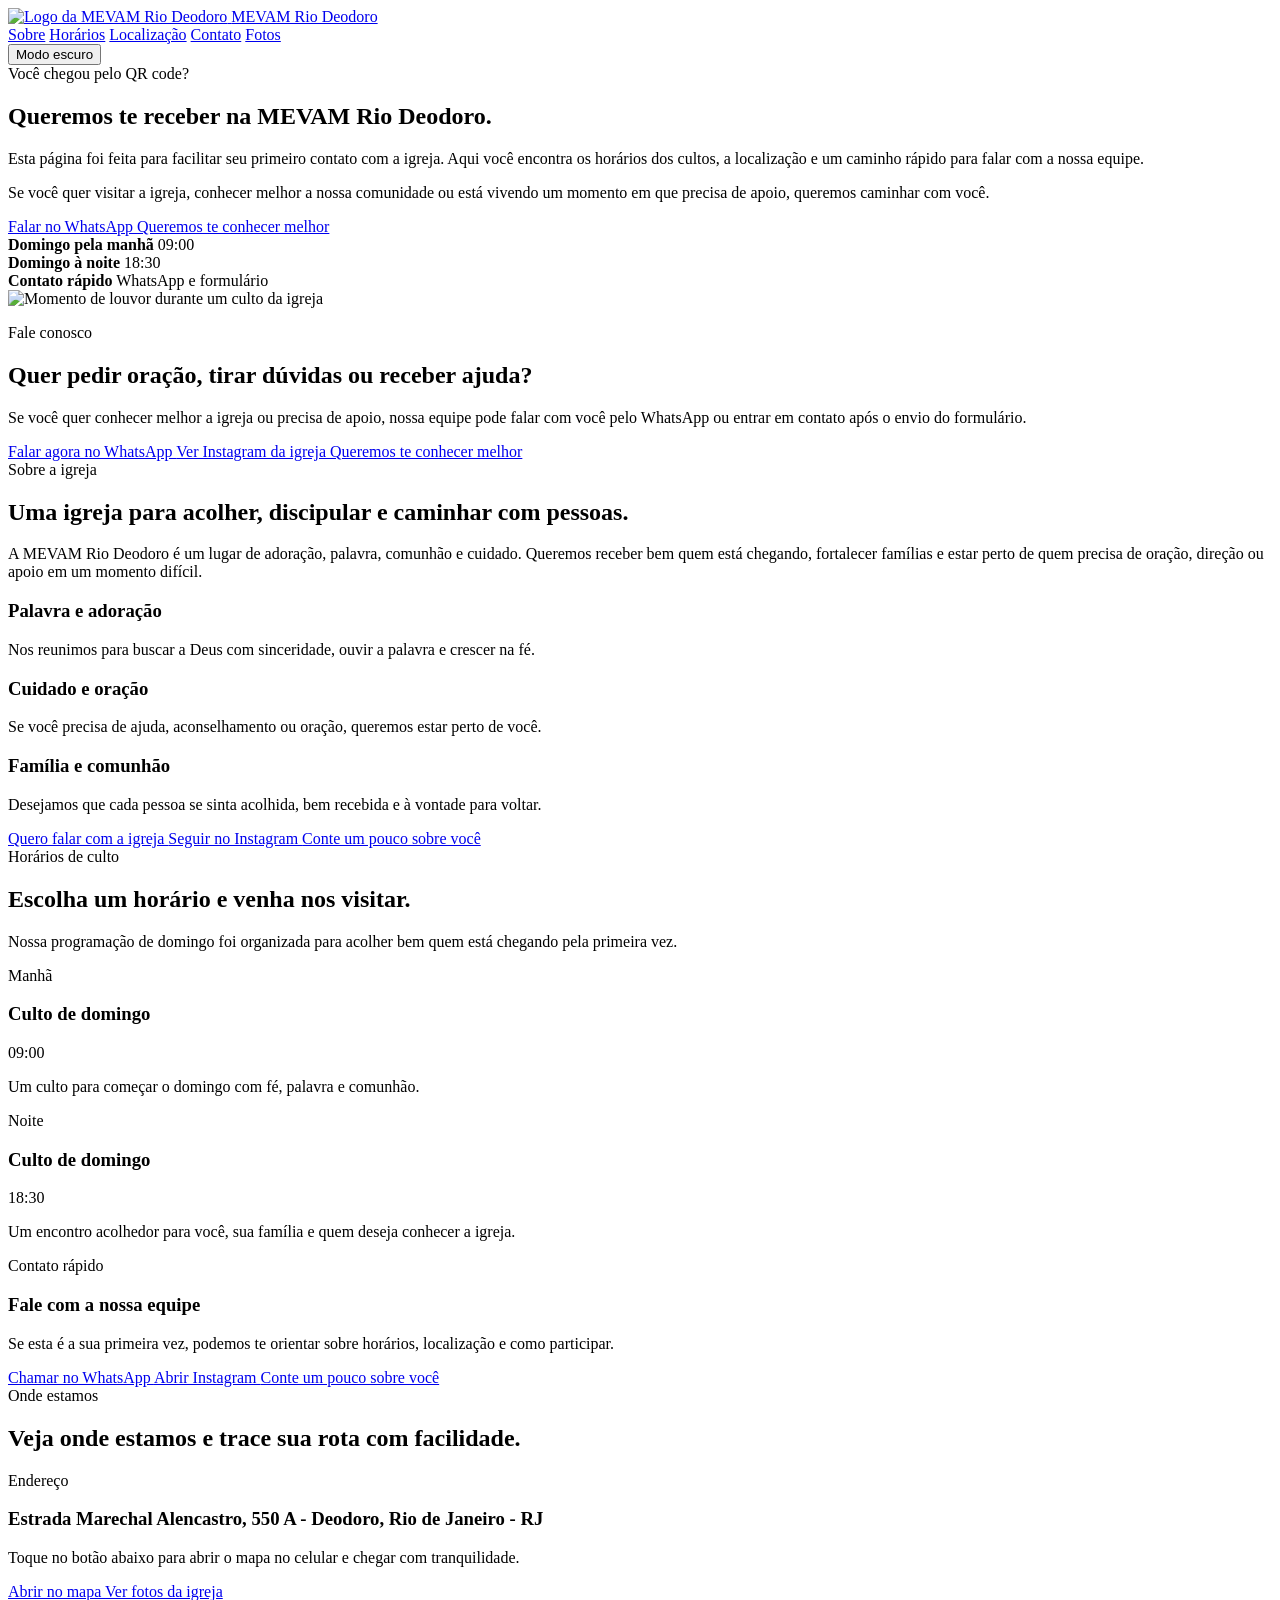
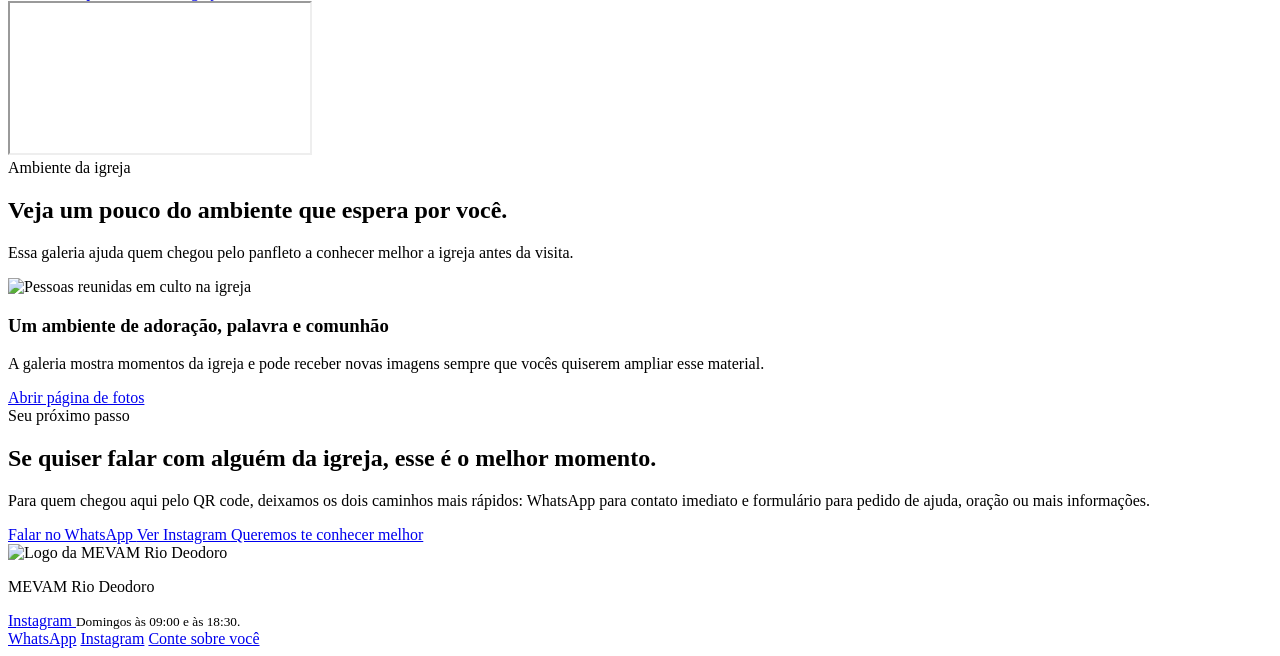
==== Frontend/index.html @ 10221ca8 "Add Instagram buttons to various sections" ====
<!DOCTYPE html>
<html lang="pt-BR">
<head>
  <meta charset="UTF-8">
  <meta name="viewport" content="width=device-width, initial-scale=1.0">
  <meta
    name="description"
    content="Escaneou o QR code? Conheça a MEVAM Rio Deodoro, veja os horários de culto, localização e fale conosco agora."
  >
  <title>MEVAM Rio Deodoro</title>
  <script>
    (() => {
      try {
        const savedTheme = localStorage.getItem("mevam-theme");
        const prefersDark = window.matchMedia("(prefers-color-scheme: dark)").matches;
        const theme = savedTheme || (prefersDark ? "dark" : "light");
        document.documentElement.setAttribute("data-theme", theme);
      } catch (error) {
        document.documentElement.setAttribute("data-theme", "light");
      }
    })();
  </script>
  <link rel="preconnect" href="https://fonts.googleapis.com">
  <link rel="preconnect" href="https://fonts.gstatic.com" crossorigin>
  <link href="https://fonts.googleapis.com/css2?family=Plus+Jakarta+Sans:wght@400;500;600;700;800&display=swap" rel="stylesheet">
  <link rel="stylesheet" href="styles.css">
</head>
<body>
  <header class="hero-shell" id="inicio">
    <nav class="topbar" aria-label="Navegação principal">
      <a class="brand" href="#inicio" aria-label="Voltar ao início">
        <img src="assets/mevam-logo.png" alt="Logo da MEVAM Rio Deodoro">
        <span>MEVAM Rio Deodoro</span>
      </a>

      <div class="topbar-actions">
        <div class="nav-links">
          <a href="#sobre">Sobre</a>
          <a href="#cultos">Horários</a>
          <a href="#localizacao">Localização</a>
          <a href="#contato">Contato</a>
          <a href="fotos.html">Fotos</a>
        </div>

        <button class="theme-toggle" type="button" data-theme-toggle aria-pressed="false">
          <span data-theme-toggle-label>Modo escuro</span>
        </button>
      </div>
    </nav>

    <section class="hero">
      <div class="hero-copy">
        <span class="eyebrow">Você chegou pelo QR code?</span>
        <h1>Queremos te receber na MEVAM Rio Deodoro.</h1>
        <p>
          Esta página foi feita para facilitar seu primeiro contato com a igreja. Aqui você encontra
          os horários dos cultos, a localização e um caminho rápido para falar com a nossa equipe.
        </p>

        <p class="hero-support-copy">
          Se você quer visitar a igreja, conhecer melhor a nossa comunidade ou está vivendo um momento
          em que precisa de apoio, queremos caminhar com você.
        </p>

        <div class="hero-actions">
          <a class="button primary" data-whatsapp-link href="#" target="_blank" rel="noreferrer">
            Falar no WhatsApp
          </a>
          <a class="button secondary" data-forms-link href="#" target="_blank" rel="noreferrer">
            Queremos te conhecer melhor
          </a>
        </div>

        <div class="quick-highlights" aria-label="Informações rápidas">
          <article>
            <strong>Domingo pela manhã</strong>
            <span>09:00</span>
          </article>
          <article>
            <strong>Domingo à noite</strong>
            <span>18:30</span>
          </article>
          <article>
            <strong>Contato rápido</strong>
            <span>WhatsApp e formulário</span>
          </article>
        </div>
      </div>

      <div class="hero-media">
        <div class="hero-photo-card">
          <img src="assets/mevam-culto.jpg" alt="Momento de louvor durante um culto da igreja">
        </div>

        <aside class="hero-panel">
          <p class="panel-kicker">Fale conosco</p>
          <h2>Quer pedir oração, tirar dúvidas ou receber ajuda?</h2>
          <p>
            Se você quer conhecer melhor a igreja ou precisa de apoio, nossa equipe pode falar com
            você pelo WhatsApp ou entrar em contato após o envio do formulário.
          </p>

          <div class="stacked-actions">
            <a class="button primary wide" data-whatsapp-link href="#" target="_blank" rel="noreferrer">
              Falar agora no WhatsApp
            </a>
            <a class="button instagram wide" data-instagram-link href="#" target="_blank" rel="noreferrer">
              Ver Instagram da igreja
            </a>
            <a class="button ghost wide" data-forms-link href="#" target="_blank" rel="noreferrer">
              Queremos te conhecer melhor
            </a>
          </div>
        </aside>
      </div>
    </section>
  </header>

  <main>
    <section class="section about-section" id="sobre">
      <div class="about-shell">
        <div class="section-heading align-left">
          <span class="section-kicker">Sobre a igreja</span>
          <h2>Uma igreja para acolher, discipular e caminhar com pessoas.</h2>
          <p>
            A MEVAM Rio Deodoro é um lugar de adoração, palavra, comunhão e cuidado. Queremos receber
            bem quem está chegando, fortalecer famílias e estar perto de quem precisa de oração, direção
            ou apoio em um momento difícil.
          </p>
        </div>

        <div class="about-grid">
          <article class="about-card">
            <h3>Palavra e adoração</h3>
            <p>Nos reunimos para buscar a Deus com sinceridade, ouvir a palavra e crescer na fé.</p>
          </article>

          <article class="about-card">
            <h3>Cuidado e oração</h3>
            <p>Se você precisa de ajuda, aconselhamento ou oração, queremos estar perto de você.</p>
          </article>

          <article class="about-card">
            <h3>Família e comunhão</h3>
            <p>Desejamos que cada pessoa se sinta acolhida, bem recebida e à vontade para voltar.</p>
          </article>
        </div>

        <div class="about-actions">
          <a class="button primary" data-whatsapp-link href="#" target="_blank" rel="noreferrer">
            Quero falar com a igreja
          </a>
          <a class="button instagram" data-instagram-link href="#" target="_blank" rel="noreferrer">
            Seguir no Instagram
          </a>
          <a class="button ghost" data-forms-link href="#" target="_blank" rel="noreferrer">
            Conte um pouco sobre você
          </a>
        </div>
      </div>
    </section>

    <section class="section info-section" id="cultos">
      <div class="section-heading">
        <span class="section-kicker">Horários de culto</span>
        <h2>Escolha um horário e venha nos visitar.</h2>
        <p>
          Nossa programação de domingo foi organizada para acolher bem quem está chegando pela primeira vez.
        </p>
      </div>

      <div class="service-grid">
        <article class="info-card service-card">
          <span class="service-badge">Manhã</span>
          <h3>Culto de domingo</h3>
          <p class="service-time">09:00</p>
          <p>Um culto para começar o domingo com fé, palavra e comunhão.</p>
        </article>

        <article class="info-card service-card">
          <span class="service-badge">Noite</span>
          <h3>Culto de domingo</h3>
          <p class="service-time">18:30</p>
          <p>Um encontro acolhedor para você, sua família e quem deseja conhecer a igreja.</p>
        </article>

        <article class="info-card support-card" id="contato">
          <span class="service-badge">Contato rápido</span>
          <h3>Fale com a nossa equipe</h3>
          <p>
            Se esta é a sua primeira vez, podemos te orientar sobre horários, localização e como participar.
          </p>
          <div class="stacked-actions">
            <a class="button primary wide" data-whatsapp-link href="#" target="_blank" rel="noreferrer">
              Chamar no WhatsApp
            </a>
            <a class="button instagram wide" data-instagram-link href="#" target="_blank" rel="noreferrer">
              Abrir Instagram
            </a>
            <a class="button ghost wide" data-forms-link href="#" target="_blank" rel="noreferrer">
              Conte um pouco sobre você
            </a>
          </div>
        </article>
      </div>
    </section>

    <section class="section location-section" id="localizacao">
      <div class="section-heading align-left">
        <span class="section-kicker">Onde estamos</span>
        <h2>Veja onde estamos e trace sua rota com facilidade.</h2>
      </div>

      <div class="location-layout">
        <article class="info-card address-card">
          <p class="panel-kicker">Endereço</p>
          <h3 data-address-label>Estrada Marechal Alencastro, 550 A - Deodoro, Rio de Janeiro - RJ</h3>
          <p>
            Toque no botão abaixo para abrir o mapa no celular e chegar com tranquilidade.
          </p>

          <div class="stacked-actions">
            <a class="button primary wide" data-map-link href="#" target="_blank" rel="noreferrer">
              Abrir no mapa
            </a>
            <a class="button secondary wide" href="fotos.html">
              Ver fotos da igreja
            </a>
          </div>
        </article>

        <div class="map-card" aria-label="Mapa com a localização da igreja">
          <iframe
            title="Mapa da igreja"
            data-map-embed
            src=""
            loading="lazy"
            referrerpolicy="no-referrer-when-downgrade"
          ></iframe>
        </div>
      </div>
    </section>

    <section class="section gallery-preview">
      <div class="section-heading">
        <span class="section-kicker">Ambiente da igreja</span>
        <h2>Veja um pouco do ambiente que espera por você.</h2>
        <p>
          Essa galeria ajuda quem chegou pelo panfleto a conhecer melhor a igreja antes da visita.
        </p>
      </div>

      <div class="preview-card">
        <img src="assets/mevam-culto.jpg" alt="Pessoas reunidas em culto na igreja">
        <div>
          <h3>Um ambiente de adoração, palavra e comunhão</h3>
          <p>
            A galeria mostra momentos da igreja e pode receber novas imagens sempre que vocês quiserem ampliar esse material.
          </p>
          <a class="button primary" href="fotos.html">Abrir página de fotos</a>
        </div>
      </div>
    </section>

    <section class="section final-cta">
      <div class="cta-band">
        <div>
          <span class="section-kicker">Seu próximo passo</span>
          <h2>Se quiser falar com alguém da igreja, esse é o melhor momento.</h2>
          <p>
            Para quem chegou aqui pelo QR code, deixamos os dois caminhos mais rápidos: WhatsApp para contato imediato
            e formulário para pedido de ajuda, oração ou mais informações.
          </p>
        </div>
        <div class="stacked-actions">
          <a class="button primary wide" data-whatsapp-link href="#" target="_blank" rel="noreferrer">
            Falar no WhatsApp
          </a>
          <a class="button instagram wide" data-instagram-link href="#" target="_blank" rel="noreferrer">
            Ver Instagram
          </a>
          <a class="button ghost wide" data-forms-link href="#" target="_blank" rel="noreferrer">
            Queremos te conhecer melhor
          </a>
        </div>
      </div>
    </section>
  </main>

  <footer class="footer">
    <div>
      <img class="footer-logo" src="assets/mevam-logo.png" alt="Logo da MEVAM Rio Deodoro">
      <p>MEVAM Rio Deodoro</p>
    </div>
    <div class="footer-actions">
      <a class="button instagram" data-instagram-link href="#" target="_blank" rel="noreferrer">
        Instagram
      </a>
      <small id="footer-note"></small>
    </div>
  </footer>

  <div class="mobile-cta" aria-label="Ações rápidas">
    <a class="button primary" data-whatsapp-link href="#" target="_blank" rel="noreferrer">WhatsApp</a>
    <a class="button instagram" data-instagram-link href="#" target="_blank" rel="noreferrer">Instagram</a>
    <a class="button ghost" data-forms-link href="#" target="_blank" rel="noreferrer">Conte sobre você</a>
  </div>

  <script src="script.js"></script>
</body>
</html>
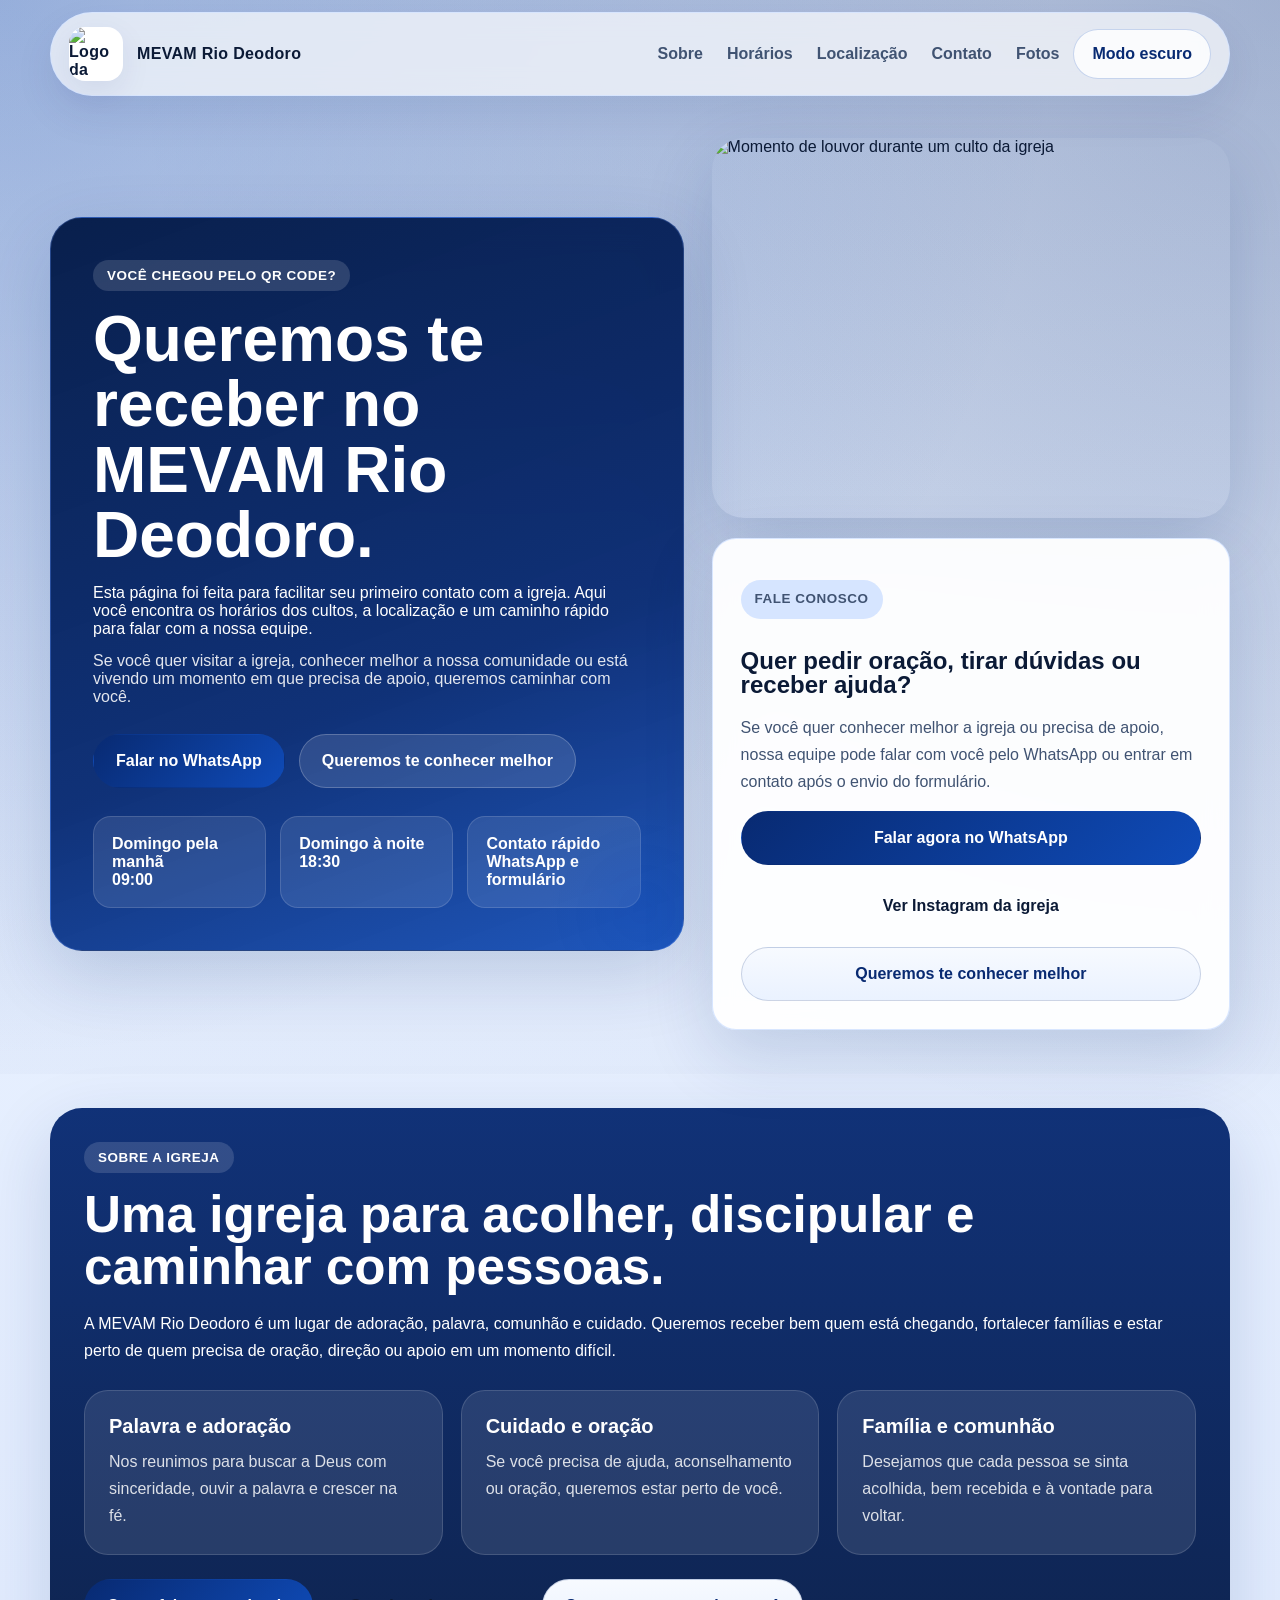
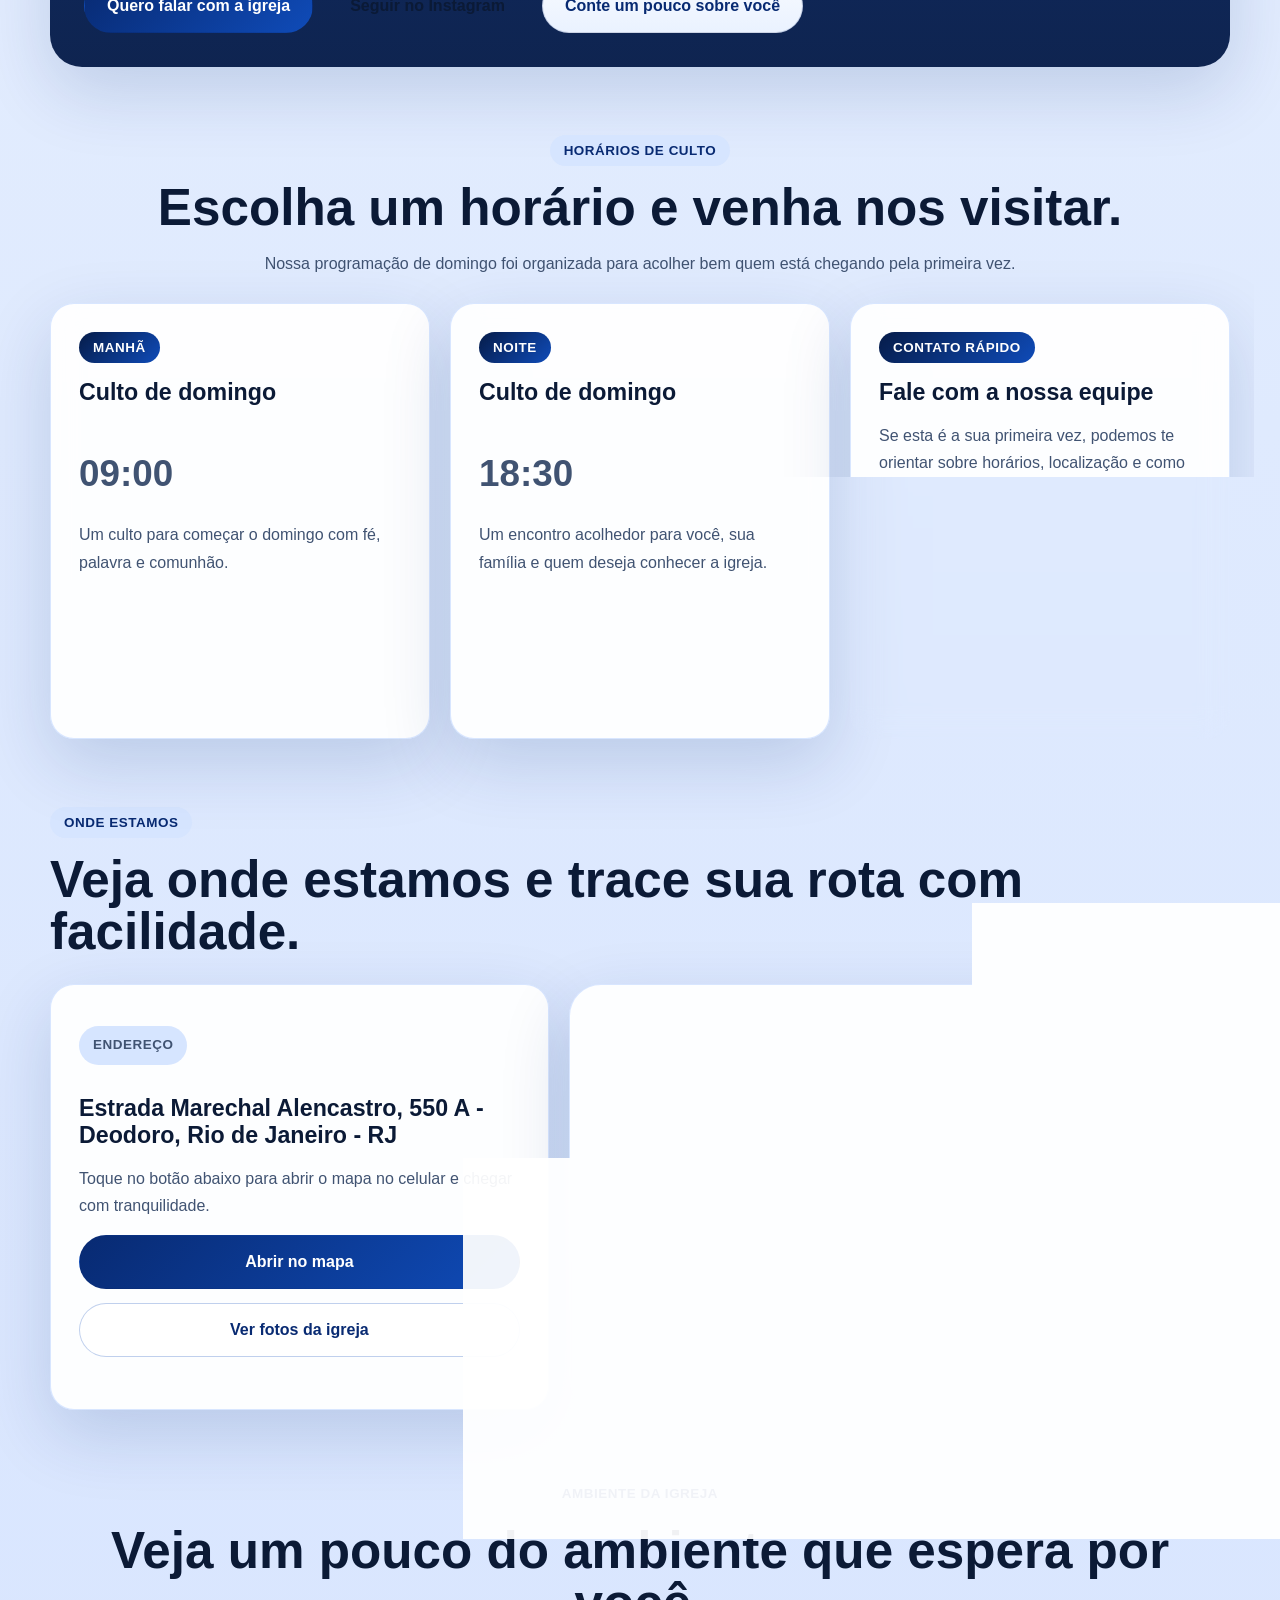
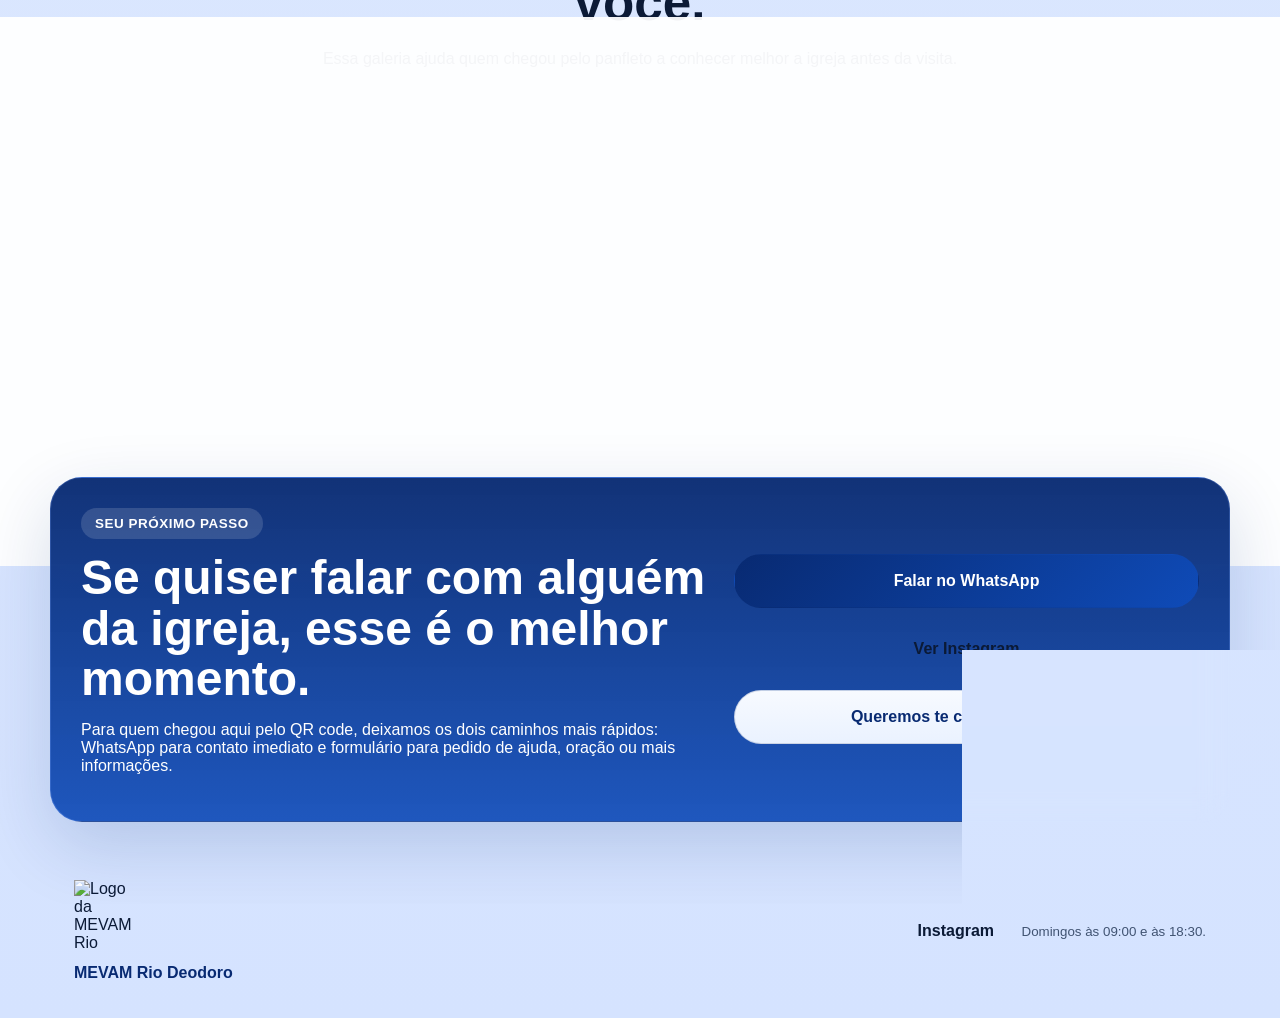
==== commit 3bea8bc3: "Update image paths and text in index.html" ====
--- a/Frontend/index.html
+++ b/Frontend/index.html
@@ -29,7 +29,7 @@
   <header class="hero-shell" id="inicio">
     <nav class="topbar" aria-label="Navegação principal">
       <a class="brand" href="#inicio" aria-label="Voltar ao início">
-        <img src="assets/mevam-logo.png" alt="Logo da MEVAM Rio Deodoro">
+        <img src="Frontend/mevam-logo.png" alt="Logo da MEVAM Rio Deodoro">
         <span>MEVAM Rio Deodoro</span>
       </a>
 
@@ -51,7 +51,7 @@
     <section class="hero">
       <div class="hero-copy">
         <span class="eyebrow">Você chegou pelo QR code?</span>
-        <h1>Queremos te receber na MEVAM Rio Deodoro.</h1>
+        <h1>Queremos te receber no MEVAM Rio Deodoro.</h1>
         <p>
           Esta página foi feita para facilitar seu primeiro contato com a igreja. Aqui você encontra
           os horários dos cultos, a localização e um caminho rápido para falar com a nossa equipe.
@@ -89,7 +89,7 @@
 
       <div class="hero-media">
         <div class="hero-photo-card">
-          <img src="assets/mevam-culto.jpg" alt="Momento de louvor durante um culto da igreja">
+          <img src="Frontend/mevam-culto.jpg" alt="Momento de louvor durante um culto da igreja">
         </div>
 
         <aside class="hero-panel">
--- a/Frontend/styles.css
+++ b/Frontend/styles.css
@@ -0,0 +1,870 @@
+:root {
+  color-scheme: light;
+  --bg: #e8f0ff;
+  --surface: #ffffff;
+  --surface-alt: #dce9ff;
+  --surface-strong: #08255b;
+  --text: #0b1a36;
+  --muted: #405372;
+  --line: rgba(8, 37, 91, 0.16);
+  --brand: #082a72;
+  --brand-soft: #0f4bb8;
+  --brand-deep: #061c49;
+  --brand-pale: #d6e5ff;
+  --white: #ffffff;
+  --shadow: 0 24px 70px rgba(8, 42, 114, 0.16);
+  --radius-xl: 32px;
+  --radius-lg: 24px;
+  --radius-md: 18px;
+  --content: 1180px;
+}
+
+:root[data-theme="dark"] {
+  color-scheme: dark;
+  --bg: #081225;
+  --surface: #0e1930;
+  --surface-alt: #122241;
+  --surface-strong: #071631;
+  --text: #eef4ff;
+  --muted: #b2c2e3;
+  --line: rgba(146, 179, 255, 0.22);
+  --brand: #8cb5ff;
+  --brand-soft: #5c91ff;
+  --brand-deep: #08152f;
+  --brand-pale: rgba(140, 181, 255, 0.16);
+  --white: #f5f8ff;
+  --shadow: 0 24px 70px rgba(0, 0, 0, 0.38);
+}
+
+* {
+  box-sizing: border-box;
+}
+
+html {
+  scroll-behavior: smooth;
+}
+
+body {
+  margin: 0;
+  font-family: "Plus Jakarta Sans", sans-serif;
+  color: var(--text);
+  background:
+    radial-gradient(circle at top left, rgba(15, 75, 184, 0.3), transparent 24%),
+    radial-gradient(circle at top right, rgba(8, 42, 114, 0.24), transparent 26%),
+    linear-gradient(180deg, #edf4ff 0%, #dfeafe 48%, #d5e3ff 100%);
+}
+
+:root[data-theme="dark"] body {
+  background:
+    radial-gradient(circle at top left, rgba(92, 145, 255, 0.22), transparent 26%),
+    radial-gradient(circle at top right, rgba(10, 28, 68, 0.82), transparent 30%),
+    linear-gradient(180deg, #071225 0%, #09162c 40%, #0b1730 100%);
+}
+
+img {
+  display: block;
+  max-width: 100%;
+}
+
+a {
+  color: inherit;
+  text-decoration: none;
+}
+
+button,
+a {
+  -webkit-tap-highlight-color: transparent;
+}
+
+.hero-shell,
+.section,
+.footer,
+.gallery-page {
+  padding-left: 24px;
+  padding-right: 24px;
+}
+
+.topbar,
+.hero,
+.section-heading,
+.service-grid,
+.location-layout,
+.preview-card,
+.footer,
+.gallery-header,
+.gallery-grid,
+.gallery-cta {
+  max-width: var(--content);
+  margin: 0 auto;
+}
+
+.hero-shell {
+  padding-top: 12px;
+  padding-bottom: 44px;
+  background:
+    linear-gradient(180deg, rgba(8, 42, 114, 0.12) 0%, rgba(8, 42, 114, 0.02) 100%);
+}
+
+.topbar {
+  display: flex;
+  align-items: center;
+  justify-content: space-between;
+  gap: 20px;
+  padding: 14px 18px;
+  border-radius: 999px;
+  background: rgba(255, 255, 255, 0.68);
+  border: 1px solid rgba(214, 229, 255, 0.9);
+  box-shadow: 0 18px 40px rgba(8, 42, 114, 0.08);
+  backdrop-filter: blur(12px);
+}
+
+:root[data-theme="dark"] .topbar {
+  background: rgba(8, 16, 33, 0.78);
+  border-color: rgba(140, 181, 255, 0.14);
+  box-shadow: 0 18px 40px rgba(0, 0, 0, 0.26);
+}
+
+.brand {
+  display: inline-flex;
+  align-items: center;
+  gap: 14px;
+  font-weight: 800;
+  letter-spacing: 0.02em;
+}
+
+.topbar-actions {
+  display: flex;
+  align-items: center;
+  gap: 14px;
+}
+
+.brand img {
+  width: 54px;
+  height: 54px;
+  object-fit: contain;
+  border-radius: 16px;
+  background: var(--white);
+  box-shadow: 0 10px 30px rgba(11, 42, 99, 0.08);
+}
+
+.nav-links {
+  display: flex;
+  gap: 24px;
+  color: var(--muted);
+  font-weight: 600;
+}
+
+.theme-toggle {
+  display: inline-flex;
+  align-items: center;
+  justify-content: center;
+  min-height: 50px;
+  padding: 0 18px;
+  border-radius: 999px;
+  border: 1px solid rgba(15, 75, 184, 0.22);
+  background: rgba(255, 255, 255, 0.8);
+  color: var(--brand);
+  font: inherit;
+  font-weight: 800;
+  cursor: pointer;
+  transition: transform 0.2s ease, box-shadow 0.2s ease, background-color 0.2s ease;
+}
+
+.theme-toggle:hover,
+.theme-toggle:focus-visible {
+  transform: translateY(-2px);
+  box-shadow: 0 14px 24px rgba(8, 42, 114, 0.12);
+}
+
+:root[data-theme="dark"] .theme-toggle {
+  background: rgba(17, 32, 62, 0.88);
+  border-color: rgba(140, 181, 255, 0.16);
+  color: var(--white);
+}
+
+.nav-links a:hover,
+.nav-links a:focus-visible {
+  color: var(--brand);
+}
+
+.hero {
+  display: grid;
+  grid-template-columns: 1.1fr 0.9fr;
+  gap: 28px;
+  align-items: center;
+  padding-top: 42px;
+}
+
+.hero-copy,
+.hero-panel,
+.info-card,
+.map-card,
+.preview-card,
+.photo-card,
+.gallery-cta,
+.cta-band {
+  background: rgba(255, 255, 255, 0.94);
+  border: 1px solid rgba(214, 229, 255, 0.95);
+  box-shadow: var(--shadow);
+  backdrop-filter: blur(14px);
+}
+
+:root[data-theme="dark"] .hero-panel,
+:root[data-theme="dark"] .info-card,
+:root[data-theme="dark"] .map-card,
+:root[data-theme="dark"] .preview-card,
+:root[data-theme="dark"] .photo-card,
+:root[data-theme="dark"] .gallery-cta {
+  background: rgba(10, 18, 36, 0.9);
+  border-color: rgba(140, 181, 255, 0.12);
+}
+
+.hero-copy {
+  padding: 42px;
+  border-radius: var(--radius-xl);
+  position: relative;
+  overflow: hidden;
+  background:
+    linear-gradient(160deg, rgba(6, 28, 73, 0.98) 0%, rgba(8, 42, 114, 0.96) 62%, rgba(15, 75, 184, 0.92) 100%);
+  border: 1px solid rgba(113, 158, 255, 0.28);
+}
+
+:root[data-theme="dark"] .hero-copy {
+  background:
+    linear-gradient(160deg, rgba(4, 12, 28, 0.98) 0%, rgba(7, 22, 49, 0.97) 62%, rgba(18, 47, 104, 0.94) 100%);
+  border-color: rgba(140, 181, 255, 0.18);
+}
+
+.hero-copy::after {
+  content: "";
+  position: absolute;
+  inset: auto -60px -60px auto;
+  width: 200px;
+  height: 200px;
+  border-radius: 50%;
+  background: radial-gradient(circle, rgba(15, 75, 184, 0.28), transparent 68%);
+}
+
+.hero-copy .eyebrow {
+  color: var(--white);
+  background: rgba(255, 255, 255, 0.14);
+}
+
+.eyebrow,
+.section-kicker,
+.panel-kicker,
+.service-badge {
+  display: inline-flex;
+  align-items: center;
+  justify-content: center;
+  width: fit-content;
+  padding: 8px 14px;
+  border-radius: 999px;
+  font-size: 0.84rem;
+  font-weight: 800;
+  text-transform: uppercase;
+  letter-spacing: 0.04em;
+}
+
+.eyebrow,
+.section-kicker,
+.panel-kicker {
+  color: var(--brand);
+  background: var(--brand-pale);
+}
+
+.hero-copy h1,
+.section-heading h2,
+.hero-panel h2,
+.gallery-copy h1 {
+  margin: 16px 0;
+  line-height: 1.02;
+}
+
+.hero-copy h1,
+.gallery-copy h1 {
+  font-size: clamp(2.7rem, 5vw, 5.1rem);
+  max-width: 11ch;
+}
+
+.hero-panel p,
+.section-heading p,
+.info-card p,
+.preview-card p,
+.gallery-copy p,
+.gallery-cta p,
+.footer small {
+  color: var(--muted);
+  line-height: 1.7;
+}
+
+.hero-actions,
+.stacked-actions {
+  display: flex;
+  flex-wrap: wrap;
+  gap: 14px;
+}
+
+.hero-actions {
+  margin-top: 28px;
+}
+
+.button {
+  display: inline-flex;
+  align-items: center;
+  justify-content: center;
+  min-height: 54px;
+  padding: 0 22px;
+  border: 1px solid transparent;
+  border-radius: 999px;
+  font-weight: 800;
+  transition: transform 0.2s ease, box-shadow 0.2s ease, background-color 0.2s ease;
+  text-align: center;
+}
+
+.button:hover,
+.button:focus-visible {
+  transform: translateY(-2px);
+  box-shadow: 0 16px 26px rgba(11, 42, 99, 0.12);
+}
+
+.button.primary {
+  background: linear-gradient(135deg, var(--brand) 0%, var(--brand-soft) 100%);
+  color: var(--white);
+}
+
+.button.secondary {
+  background: rgba(255, 255, 255, 0.72);
+  color: var(--brand);
+  border-color: rgba(15, 75, 184, 0.26);
+}
+
+.button.ghost {
+  background: linear-gradient(180deg, #f7faff 0%, #eaf2ff 100%);
+  color: var(--brand);
+  border-color: rgba(8, 42, 114, 0.18);
+}
+
+:root[data-theme="dark"] .button.secondary {
+  background: rgba(17, 32, 62, 0.92);
+  color: var(--white);
+  border-color: rgba(140, 181, 255, 0.14);
+}
+
+:root[data-theme="dark"] .button.ghost {
+  background: linear-gradient(180deg, #102041 0%, #14274f 100%);
+  color: var(--white);
+  border-color: rgba(140, 181, 255, 0.14);
+}
+
+.hero-copy h1,
+.hero-copy p,
+.hero-support-copy,
+.hero-copy .quick-highlights strong,
+.hero-copy .quick-highlights span {
+  color: var(--white);
+}
+
+.hero-support-copy {
+  opacity: 0.88;
+  margin-top: -2px;
+}
+
+.hero-copy .button.secondary {
+  background: rgba(255, 255, 255, 0.12);
+  color: var(--white);
+  border-color: rgba(255, 255, 255, 0.22);
+}
+
+.button.wide {
+  width: 100%;
+}
+
+.button.is-disabled {
+  opacity: 0.62;
+  pointer-events: none;
+}
+
+.quick-highlights {
+  display: grid;
+  grid-template-columns: repeat(3, minmax(0, 1fr));
+  gap: 14px;
+  margin-top: 28px;
+}
+
+.quick-highlights article,
+.photo-caption {
+  padding: 18px;
+  border-radius: var(--radius-md);
+  background: rgba(255, 255, 255, 0.1);
+  border: 1px solid rgba(255, 255, 255, 0.14);
+}
+
+:root[data-theme="dark"] .quick-highlights article {
+  background: rgba(140, 181, 255, 0.08);
+  border-color: rgba(140, 181, 255, 0.14);
+}
+
+:root[data-theme="dark"] .photo-caption {
+  background: rgba(17, 32, 62, 0.92);
+  border-color: rgba(140, 181, 255, 0.12);
+}
+
+.quick-highlights strong,
+.service-time,
+.photo-caption strong {
+  display: block;
+}
+
+.quick-highlights span {
+  color: var(--brand);
+  font-weight: 700;
+  margin-top: 6px;
+}
+
+.hero-media {
+  display: grid;
+  gap: 20px;
+}
+
+.hero-photo-card {
+  min-height: 380px;
+  border-radius: var(--radius-xl);
+  overflow: hidden;
+  box-shadow: var(--shadow);
+}
+
+.hero-photo-card img,
+.preview-card img,
+.photo-card img {
+  width: 100%;
+  height: 100%;
+  object-fit: cover;
+}
+
+.hero-panel,
+.info-card,
+.gallery-cta {
+  padding: 28px;
+  border-radius: var(--radius-lg);
+}
+
+.about-section {
+  padding-top: 8px;
+}
+
+.about-shell {
+  max-width: var(--content);
+  margin: 0 auto;
+  padding: 34px;
+  border-radius: var(--radius-xl);
+  background:
+    linear-gradient(180deg, rgba(8, 42, 114, 0.96) 0%, rgba(6, 28, 73, 0.96) 100%);
+  box-shadow: var(--shadow);
+}
+
+:root[data-theme="dark"] .about-shell {
+  background:
+    linear-gradient(180deg, rgba(5, 14, 33, 0.98) 0%, rgba(7, 22, 49, 0.97) 100%);
+}
+
+.about-shell .section-heading,
+.about-shell .section-heading p,
+.about-shell .section-heading h2 {
+  color: var(--white);
+}
+
+.about-shell .section-kicker {
+  color: var(--white);
+  background: rgba(255, 255, 255, 0.14);
+}
+
+.about-grid {
+  display: grid;
+  grid-template-columns: repeat(3, minmax(0, 1fr));
+  gap: 18px;
+}
+
+.about-card {
+  padding: 24px;
+  border-radius: var(--radius-lg);
+  background: rgba(255, 255, 255, 0.1);
+  border: 1px solid rgba(255, 255, 255, 0.14);
+}
+
+:root[data-theme="dark"] .about-card {
+  background: rgba(140, 181, 255, 0.08);
+  border-color: rgba(140, 181, 255, 0.12);
+}
+
+.about-card h3 {
+  margin: 0 0 10px;
+  color: var(--white);
+  font-size: 1.25rem;
+}
+
+.about-card p {
+  margin: 0;
+  color: rgba(255, 255, 255, 0.84);
+  line-height: 1.7;
+}
+
+.about-actions {
+  display: flex;
+  flex-wrap: wrap;
+  gap: 14px;
+  margin-top: 24px;
+}
+
+.section {
+  padding-top: 34px;
+  padding-bottom: 34px;
+}
+
+.section-heading {
+  margin-bottom: 26px;
+  text-align: center;
+}
+
+.section-heading.align-left {
+  text-align: left;
+}
+
+.section-heading h2 {
+  font-size: clamp(2rem, 4vw, 3.5rem);
+}
+
+.service-grid {
+  display: grid;
+  grid-template-columns: repeat(3, minmax(0, 1fr));
+  gap: 20px;
+}
+
+.service-badge {
+  color: var(--white);
+  background: linear-gradient(135deg, var(--brand-deep) 0%, var(--brand-soft) 100%);
+}
+
+.service-card h3,
+.support-card h3,
+.address-card h3,
+.preview-card h3,
+.gallery-cta h2 {
+  margin: 16px 0 10px;
+  font-size: 1.45rem;
+}
+
+.service-time {
+  font-size: 2.3rem;
+  font-weight: 800;
+  color: var(--brand);
+  margin-bottom: 10px;
+}
+
+.location-layout {
+  display: grid;
+  grid-template-columns: 0.86fr 1.14fr;
+  gap: 20px;
+  align-items: stretch;
+}
+
+.map-card {
+  overflow: hidden;
+  border-radius: var(--radius-xl);
+  min-height: 420px;
+}
+
+.map-card iframe {
+  width: 100%;
+  height: 100%;
+  min-height: 420px;
+  border: 0;
+}
+
+:root[data-theme="dark"] .map-card iframe {
+  filter: saturate(0.9) contrast(0.96) brightness(0.92);
+}
+
+.preview-card {
+  display: grid;
+  grid-template-columns: 1fr 0.95fr;
+  gap: 22px;
+  align-items: center;
+  padding: 18px;
+  border-radius: var(--radius-xl);
+}
+
+.preview-card img {
+  min-height: 300px;
+  border-radius: calc(var(--radius-xl) - 10px);
+}
+
+.footer {
+  display: flex;
+  align-items: center;
+  justify-content: space-between;
+  gap: 20px;
+  padding-top: 24px;
+  padding-bottom: 36px;
+}
+
+.footer p {
+  margin: 12px 0 0;
+  font-weight: 800;
+  color: var(--brand);
+}
+
+.footer-logo {
+  width: 72px;
+  height: 72px;
+  object-fit: contain;
+}
+
+.gallery-page {
+  padding-top: 12px;
+  padding-bottom: 48px;
+}
+
+.gallery-header {
+  display: grid;
+  grid-template-columns: 0.95fr 1.05fr;
+  gap: 28px;
+  align-items: center;
+  margin-top: 28px;
+  margin-bottom: 30px;
+}
+
+.gallery-back {
+  margin-top: 14px;
+}
+
+.gallery-photo {
+  min-height: 520px;
+  border-radius: var(--radius-xl);
+  overflow: hidden;
+  box-shadow: var(--shadow);
+}
+
+.gallery-grid {
+  display: grid;
+  grid-template-columns: repeat(3, minmax(0, 1fr));
+  gap: 18px;
+}
+
+.photo-card {
+  overflow: hidden;
+  border-radius: var(--radius-lg);
+}
+
+.photo-card img {
+  aspect-ratio: 4 / 5;
+}
+
+.photo-card.focus-stage img {
+  object-position: center 18%;
+}
+
+.photo-card.focus-crowd img {
+  object-position: center 70%;
+}
+
+.photo-card.focus-wide img {
+  object-position: center 42%;
+}
+
+.photo-caption {
+  border-radius: 0;
+}
+
+.gallery-cta {
+  display: grid;
+  grid-template-columns: 1fr auto;
+  gap: 16px;
+  align-items: center;
+  margin-top: 26px;
+}
+
+.final-cta {
+  padding-top: 6px;
+}
+
+.cta-band {
+  max-width: var(--content);
+  margin: 0 auto;
+  padding: 30px;
+  border-radius: var(--radius-xl);
+  display: grid;
+  grid-template-columns: 1.15fr 0.85fr;
+  gap: 24px;
+  align-items: center;
+  background:
+    linear-gradient(180deg, rgba(8, 42, 114, 0.96) 0%, rgba(15, 75, 184, 0.92) 100%);
+  border: 1px solid rgba(123, 167, 255, 0.26);
+}
+
+:root[data-theme="dark"] .cta-band {
+  background:
+    linear-gradient(180deg, rgba(4, 12, 28, 0.98) 0%, rgba(19, 47, 103, 0.94) 100%);
+  border-color: rgba(140, 181, 255, 0.16);
+}
+
+.cta-band h2 {
+  margin: 14px 0 12px;
+  font-size: clamp(1.9rem, 4vw, 3rem);
+  line-height: 1.06;
+  color: var(--white);
+}
+
+.cta-band p,
+.cta-band .section-kicker {
+  color: var(--white);
+}
+
+.cta-band .section-kicker {
+  background: rgba(255, 255, 255, 0.14);
+}
+
+.mobile-cta {
+  display: none;
+}
+
+@media (max-width: 1100px) {
+  .hero,
+  .gallery-header,
+  .preview-card,
+  .location-layout,
+  .cta-band,
+  .about-grid {
+    grid-template-columns: 1fr;
+  }
+
+  .service-grid,
+  .gallery-grid,
+  .quick-highlights {
+    grid-template-columns: repeat(2, minmax(0, 1fr));
+  }
+}
+
+@media (max-width: 760px) {
+  .hero-shell,
+  .section,
+  .footer,
+  .gallery-page {
+    padding-left: 16px;
+    padding-right: 16px;
+  }
+
+  .topbar,
+  .footer {
+    flex-direction: column;
+    align-items: flex-start;
+  }
+
+  .topbar {
+    border-radius: 28px;
+  }
+
+  .topbar-actions {
+    width: 100%;
+    justify-content: flex-start;
+    flex-wrap: wrap;
+  }
+
+  .gallery-cta {
+    grid-template-columns: 1fr;
+  }
+
+  .nav-links {
+    display: none;
+  }
+
+  .hero-copy,
+  .hero-panel,
+  .info-card,
+  .gallery-cta,
+  .about-shell {
+    padding: 22px;
+  }
+
+  .hero {
+    padding-top: 24px;
+  }
+
+  .hero-copy h1,
+  .gallery-copy h1 {
+    max-width: 100%;
+    font-size: clamp(2.35rem, 10vw, 3.4rem);
+  }
+
+  .hero-actions,
+  .stacked-actions {
+    flex-direction: column;
+  }
+
+  .button,
+  .button.wide {
+    width: 100%;
+  }
+
+  .quick-highlights,
+  .service-grid,
+  .gallery-grid {
+    grid-template-columns: 1fr;
+  }
+
+  .hero-photo-card,
+  .map-card,
+  .map-card iframe,
+  .gallery-photo {
+    min-height: 280px;
+  }
+
+  .preview-card img,
+  .photo-card img {
+    aspect-ratio: 4 / 4;
+  }
+
+  .footer {
+    padding-bottom: 104px;
+  }
+
+  .mobile-cta {
+    position: fixed;
+    left: 12px;
+    right: 12px;
+    bottom: 12px;
+    z-index: 20;
+    display: grid;
+    grid-template-columns: 1fr 1fr;
+    gap: 10px;
+    padding: 10px;
+    border-radius: 22px;
+    background: rgba(255, 255, 255, 0.94);
+    border: 1px solid rgba(214, 229, 255, 0.95);
+    box-shadow: 0 18px 40px rgba(8, 42, 114, 0.2);
+    backdrop-filter: blur(12px);
+  }
+
+  :root[data-theme="dark"] .mobile-cta {
+    background: rgba(8, 16, 33, 0.94);
+    border-color: rgba(140, 181, 255, 0.14);
+  }
+}
+
+
+display: grid;
+    grid-template-columns: 1fr 1fr 1fr;
+    gap: 10px;
+    padding: 10px;
+    border-radius: 22px;
+    background: rgba(255, 255, 255, 0.94);
+    border: 1px solid rgba(214, 229, 255, 0.95);
+    box-shadow: 0 18px 40px rgba(8, 42, 114, 0.2);
+    backdrop-filter: blur(12px);
+  }
+
+  :root[data-theme="dark"] .mobile-cta {
+    background: rgba(8, 16, 33, 0.94);
+    border-color: rgba(140, 181, 255, 0.14);
+  }
+}
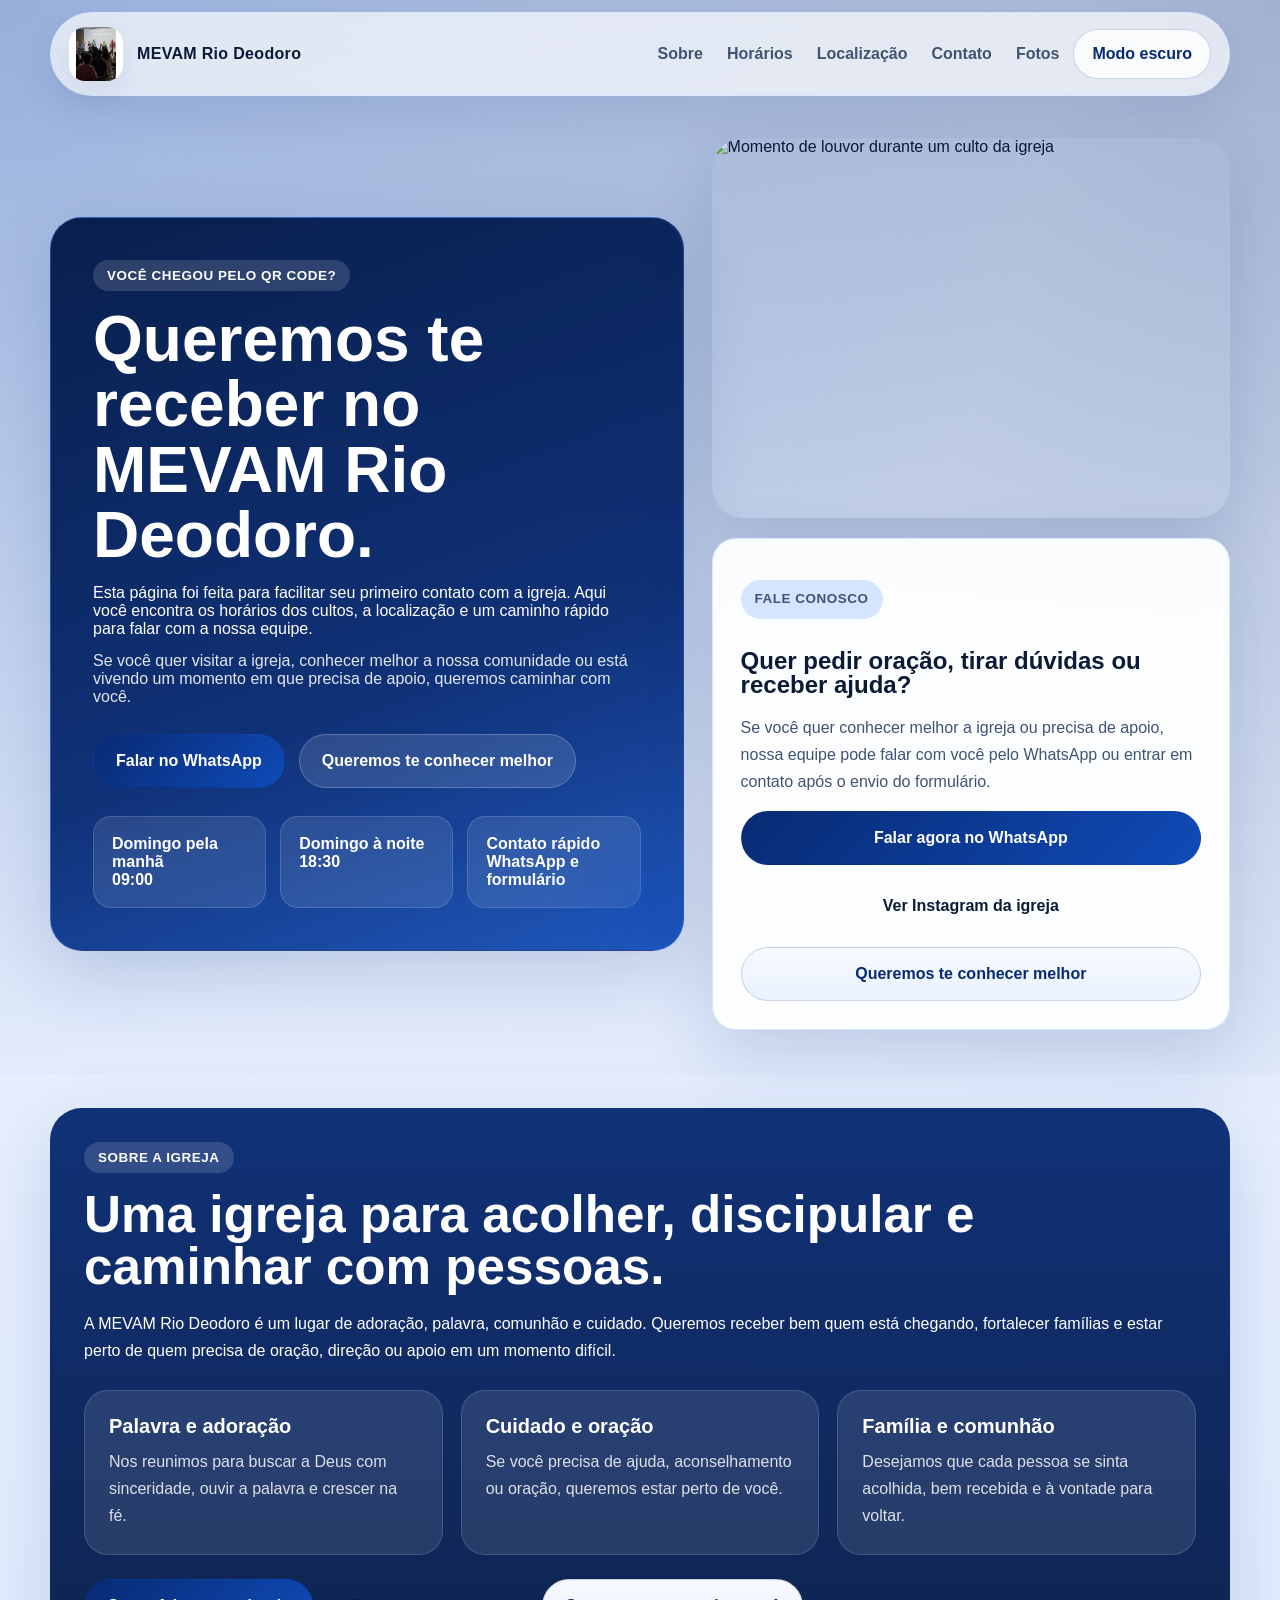
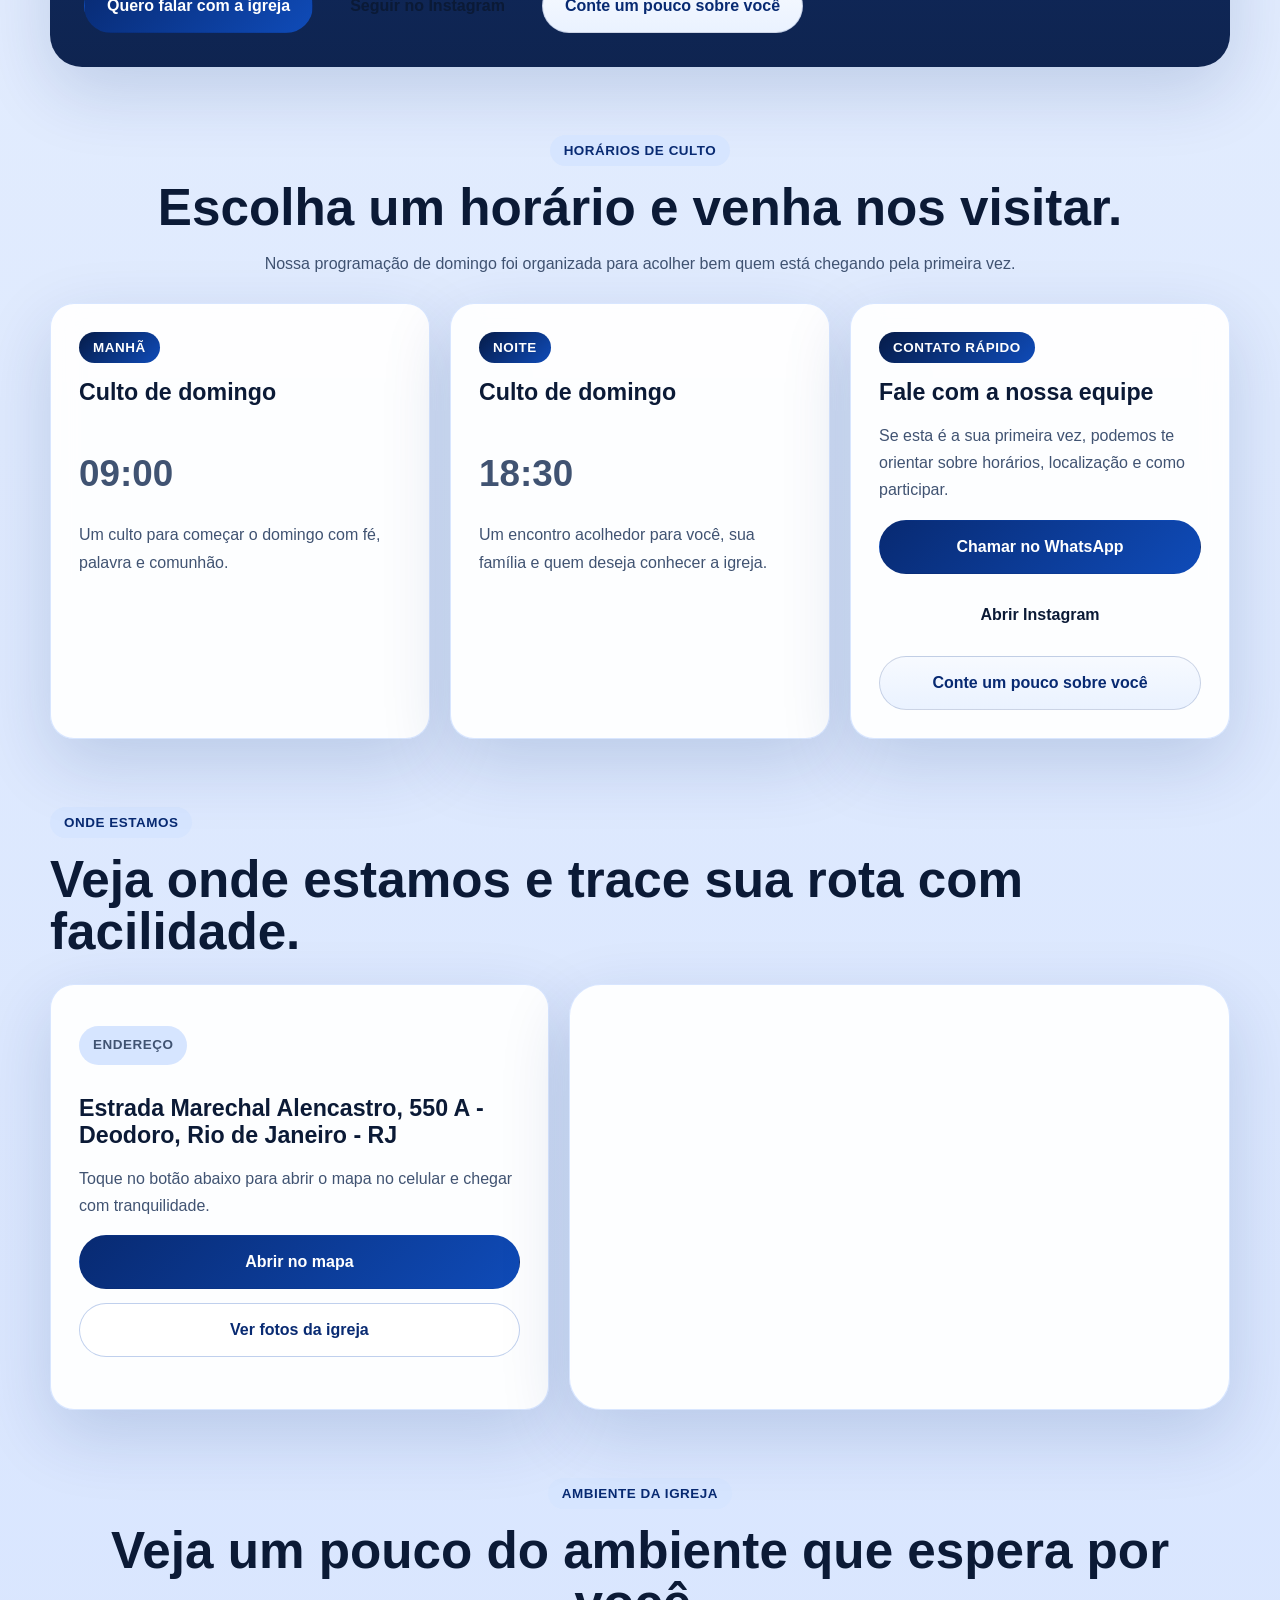
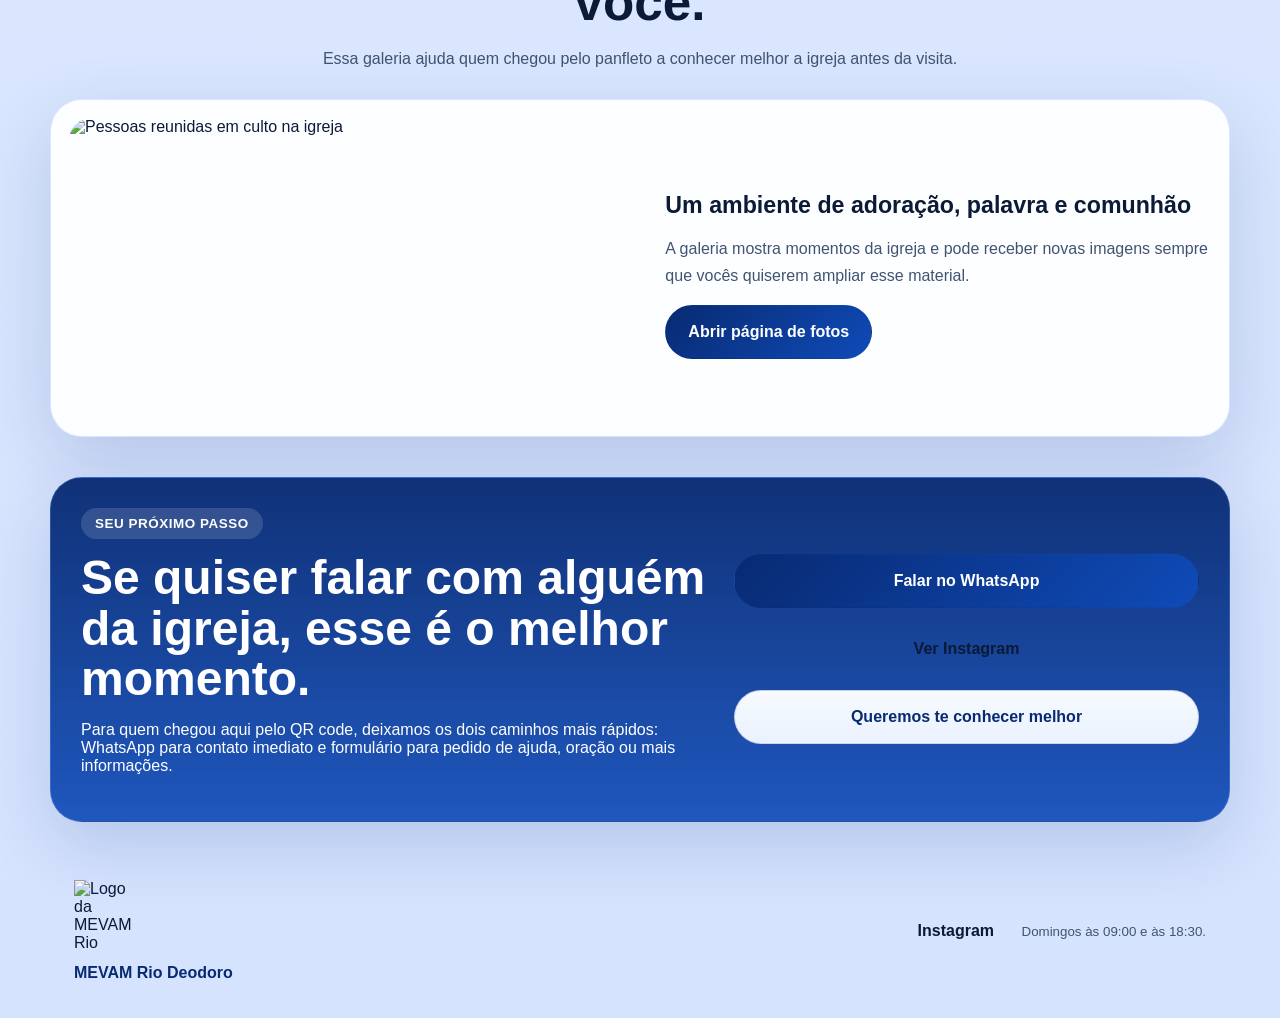
==== commit 9d3e38bb: "Update image paths in index.html" ====
--- a/Frontend/index.html
+++ b/Frontend/index.html
@@ -29,7 +29,7 @@
   <header class="hero-shell" id="inicio">
     <nav class="topbar" aria-label="Navegação principal">
       <a class="brand" href="#inicio" aria-label="Voltar ao início">
-        <img src="Frontend/mevam-logo.png" alt="Logo da MEVAM Rio Deodoro">
+        <img src="mevam-logo.png" alt="Logo da MEVAM Rio Deodoro">
         <span>MEVAM Rio Deodoro</span>
       </a>
 
@@ -89,7 +89,7 @@
 
       <div class="hero-media">
         <div class="hero-photo-card">
-          <img src="Frontend/mevam-culto.jpg" alt="Momento de louvor durante um culto da igreja">
+          <img src="mevam-culto.jpg" alt="Momento de louvor durante um culto da igreja">
         </div>
 
         <aside class="hero-panel">
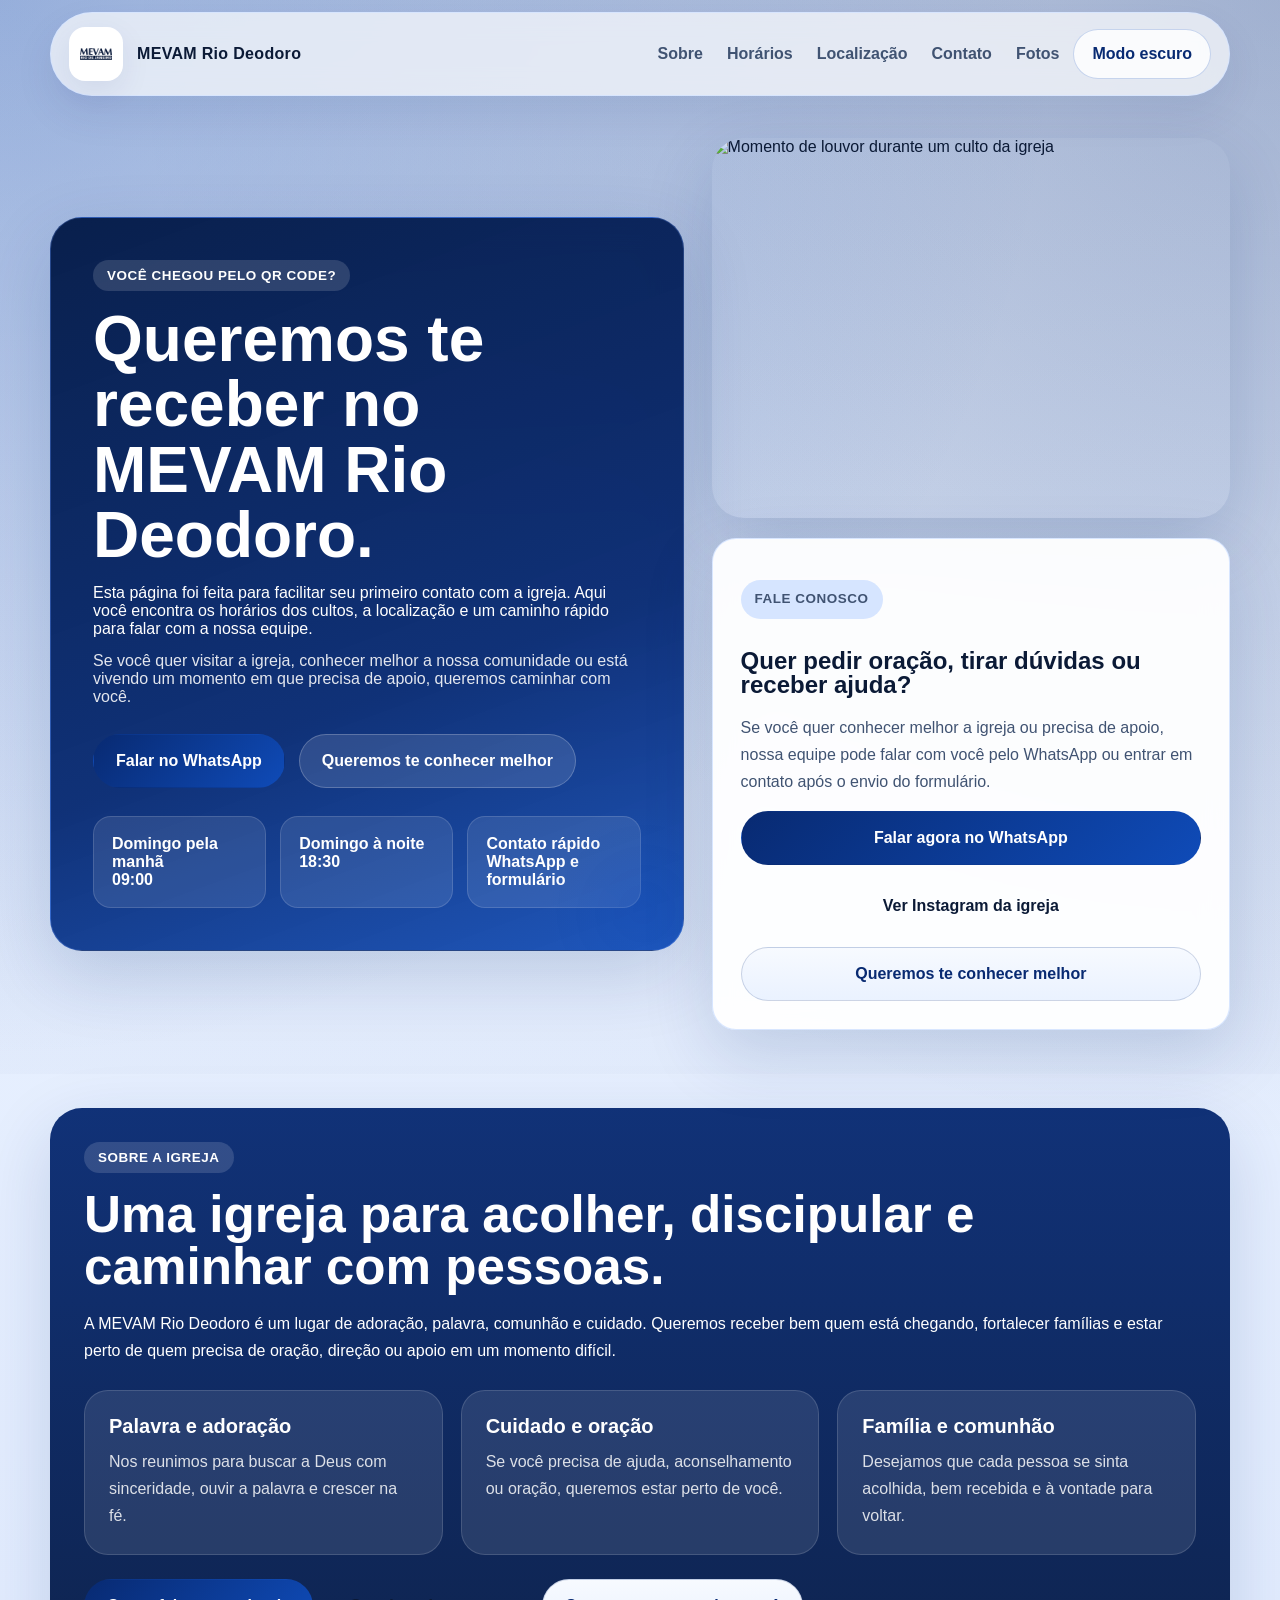
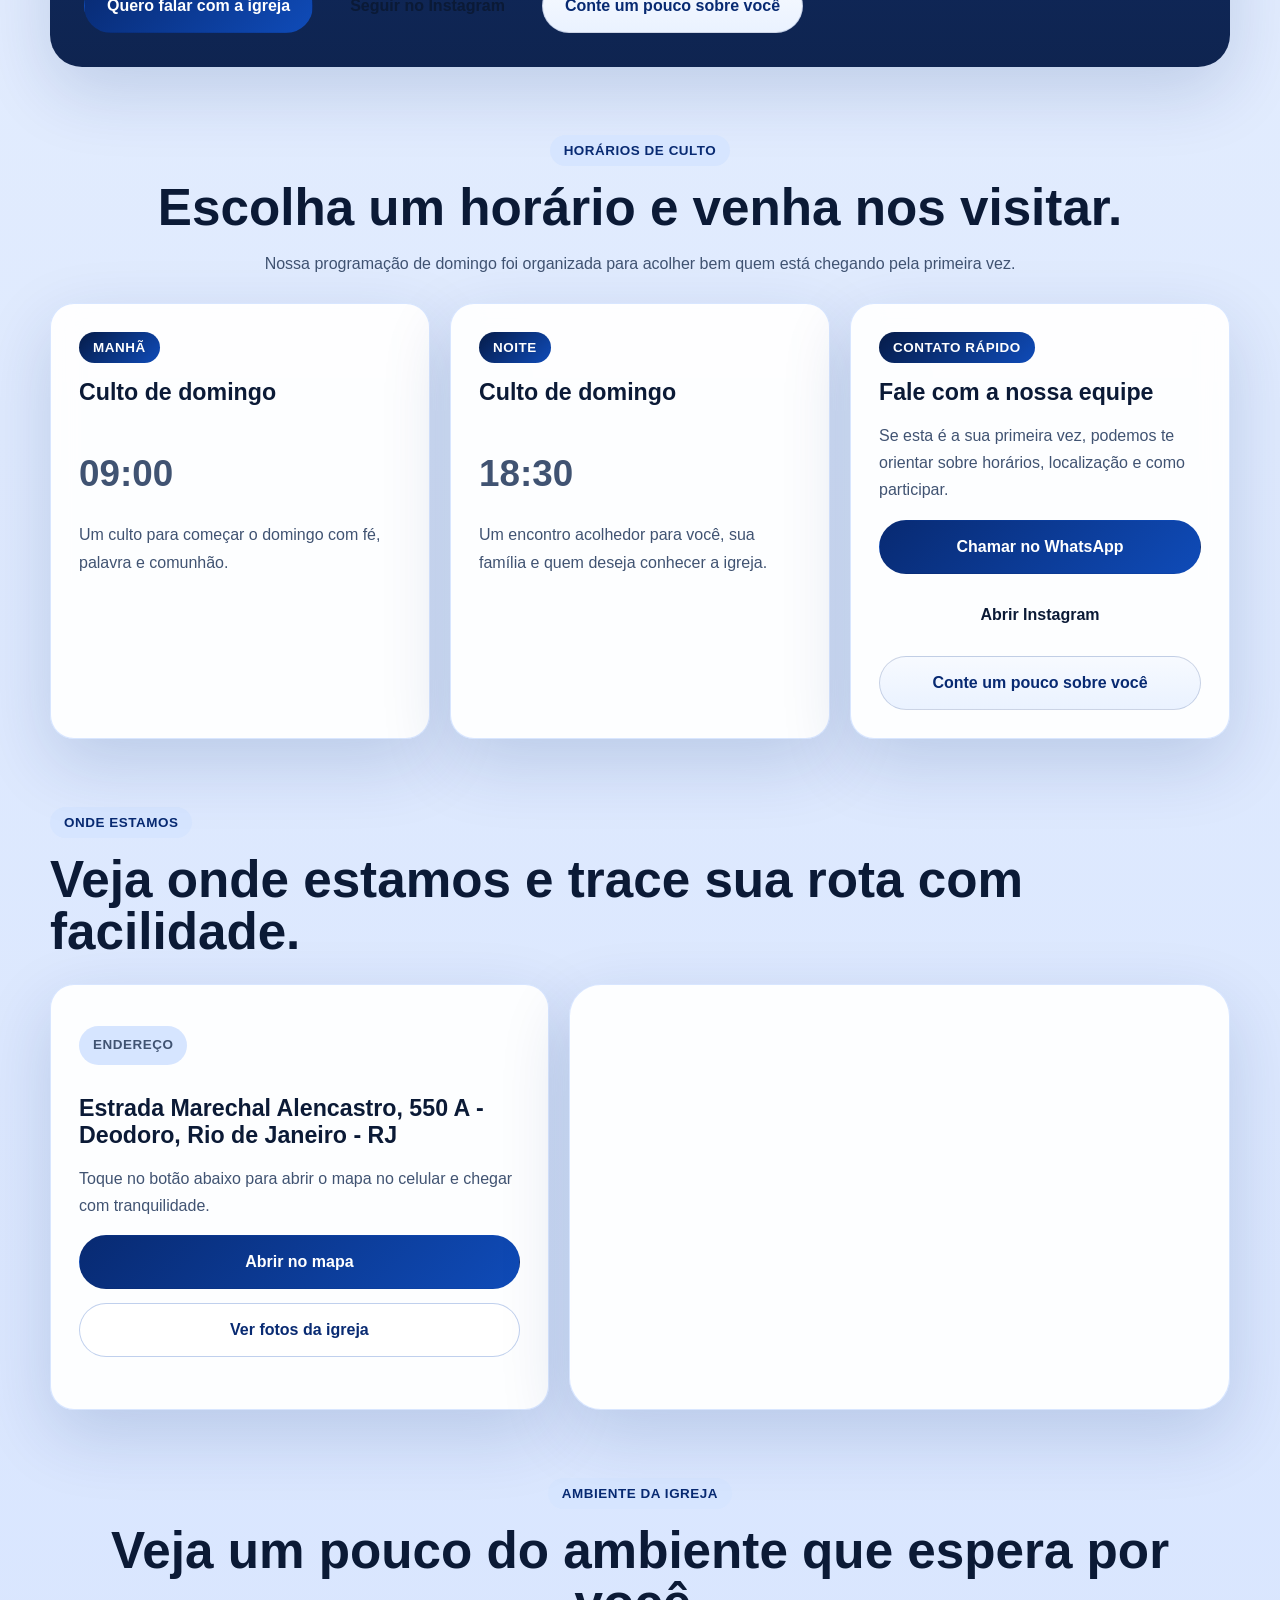
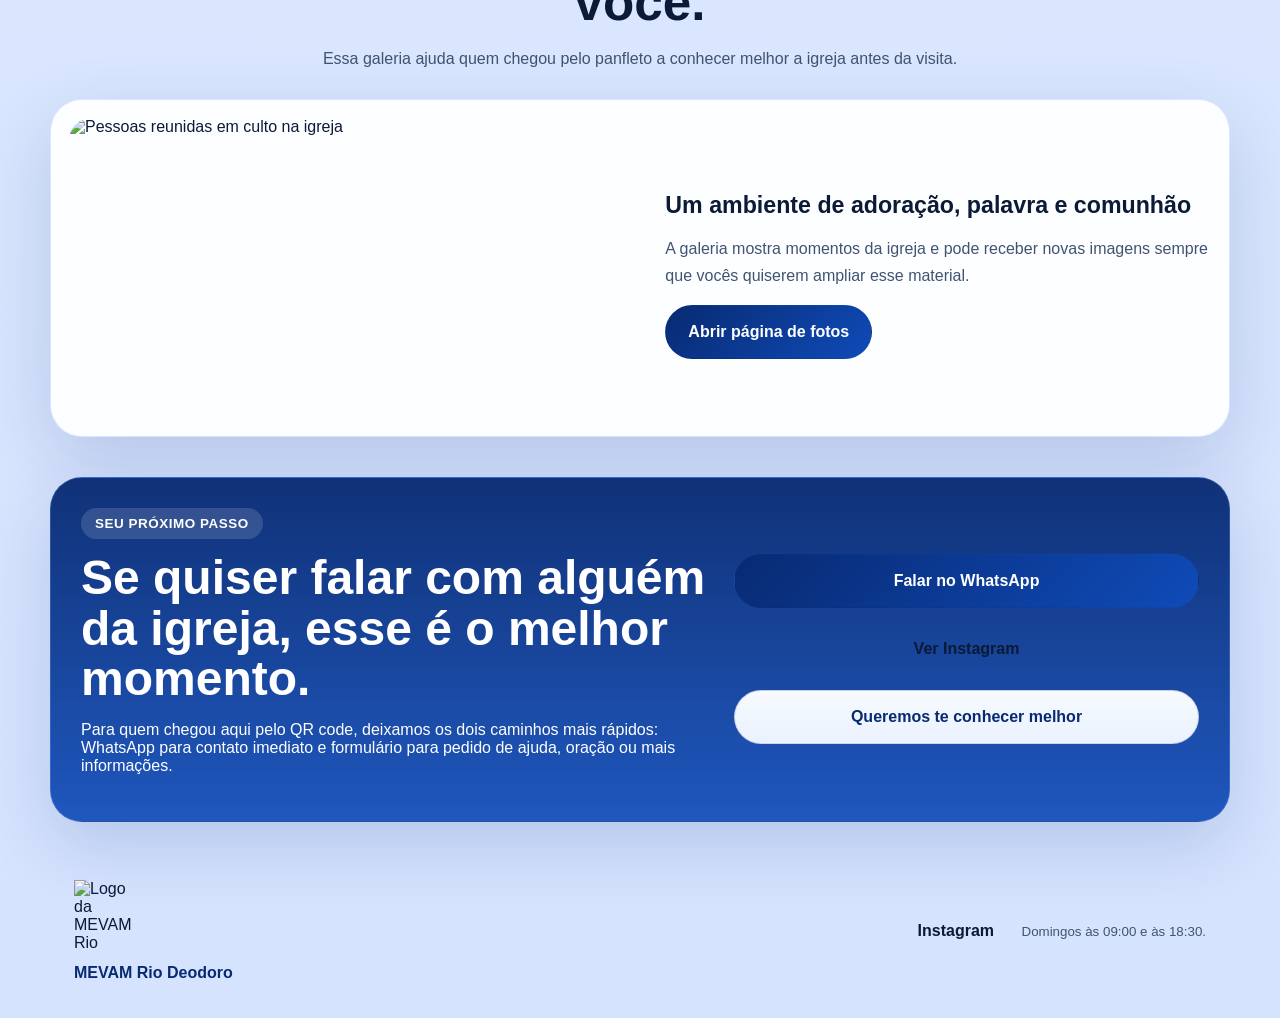
==== commit 19d0dda4: "Update index.html" ====
--- a/Frontend/index.html
+++ b/Frontend/index.html
@@ -29,7 +29,7 @@
   <header class="hero-shell" id="inicio">
     <nav class="topbar" aria-label="Navegação principal">
       <a class="brand" href="#inicio" aria-label="Voltar ao início">
-        <img src="mevam-logo.png" alt="Logo da MEVAM Rio Deodoro">
+        <img src="LOGO VERTICAL - AZUL.png" alt="Logo da MEVAM Rio Deodoro">
         <span>MEVAM Rio Deodoro</span>
       </a>
 
@@ -89,7 +89,7 @@
 
       <div class="hero-media">
         <div class="hero-photo-card">
-          <img src="mevam-culto.jpg" alt="Momento de louvor durante um culto da igreja">
+          <img src="mevam-logo.jpg" alt="Momento de louvor durante um culto da igreja">
         </div>
 
         <aside class="hero-panel">
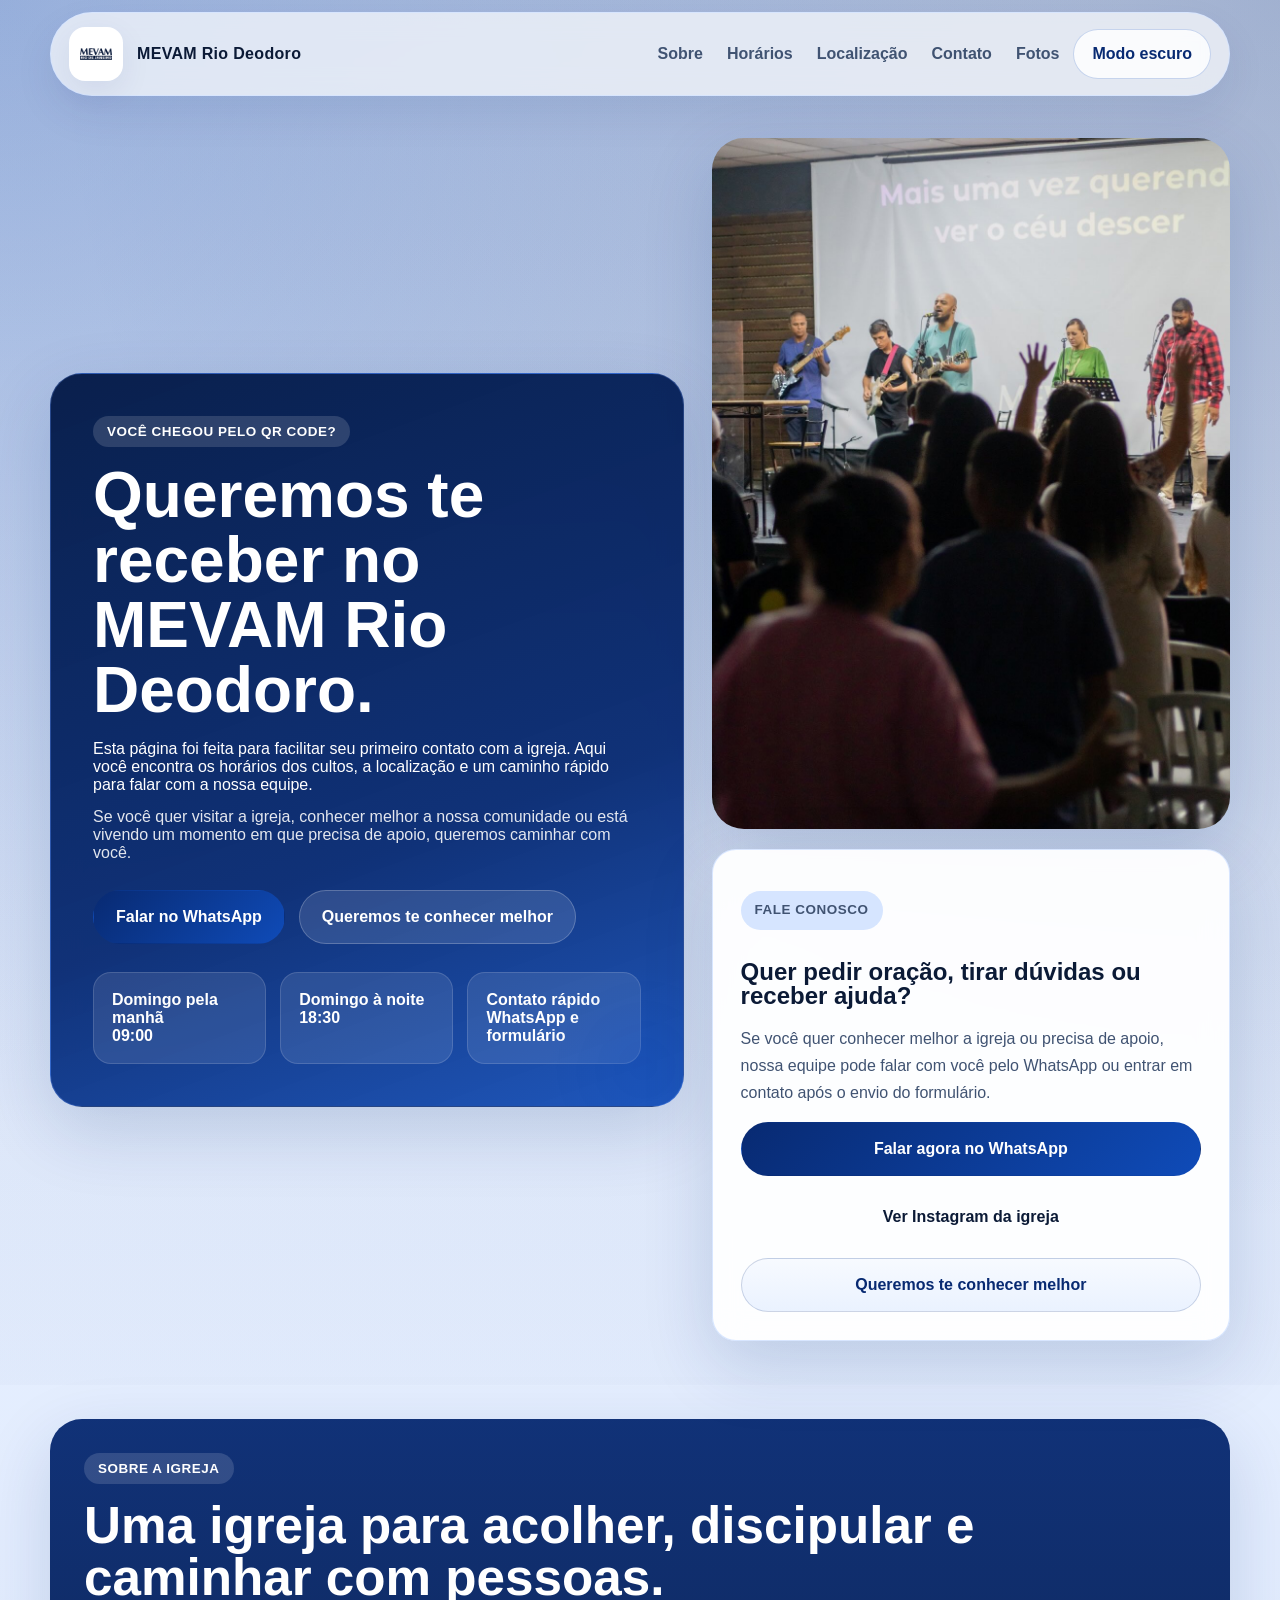
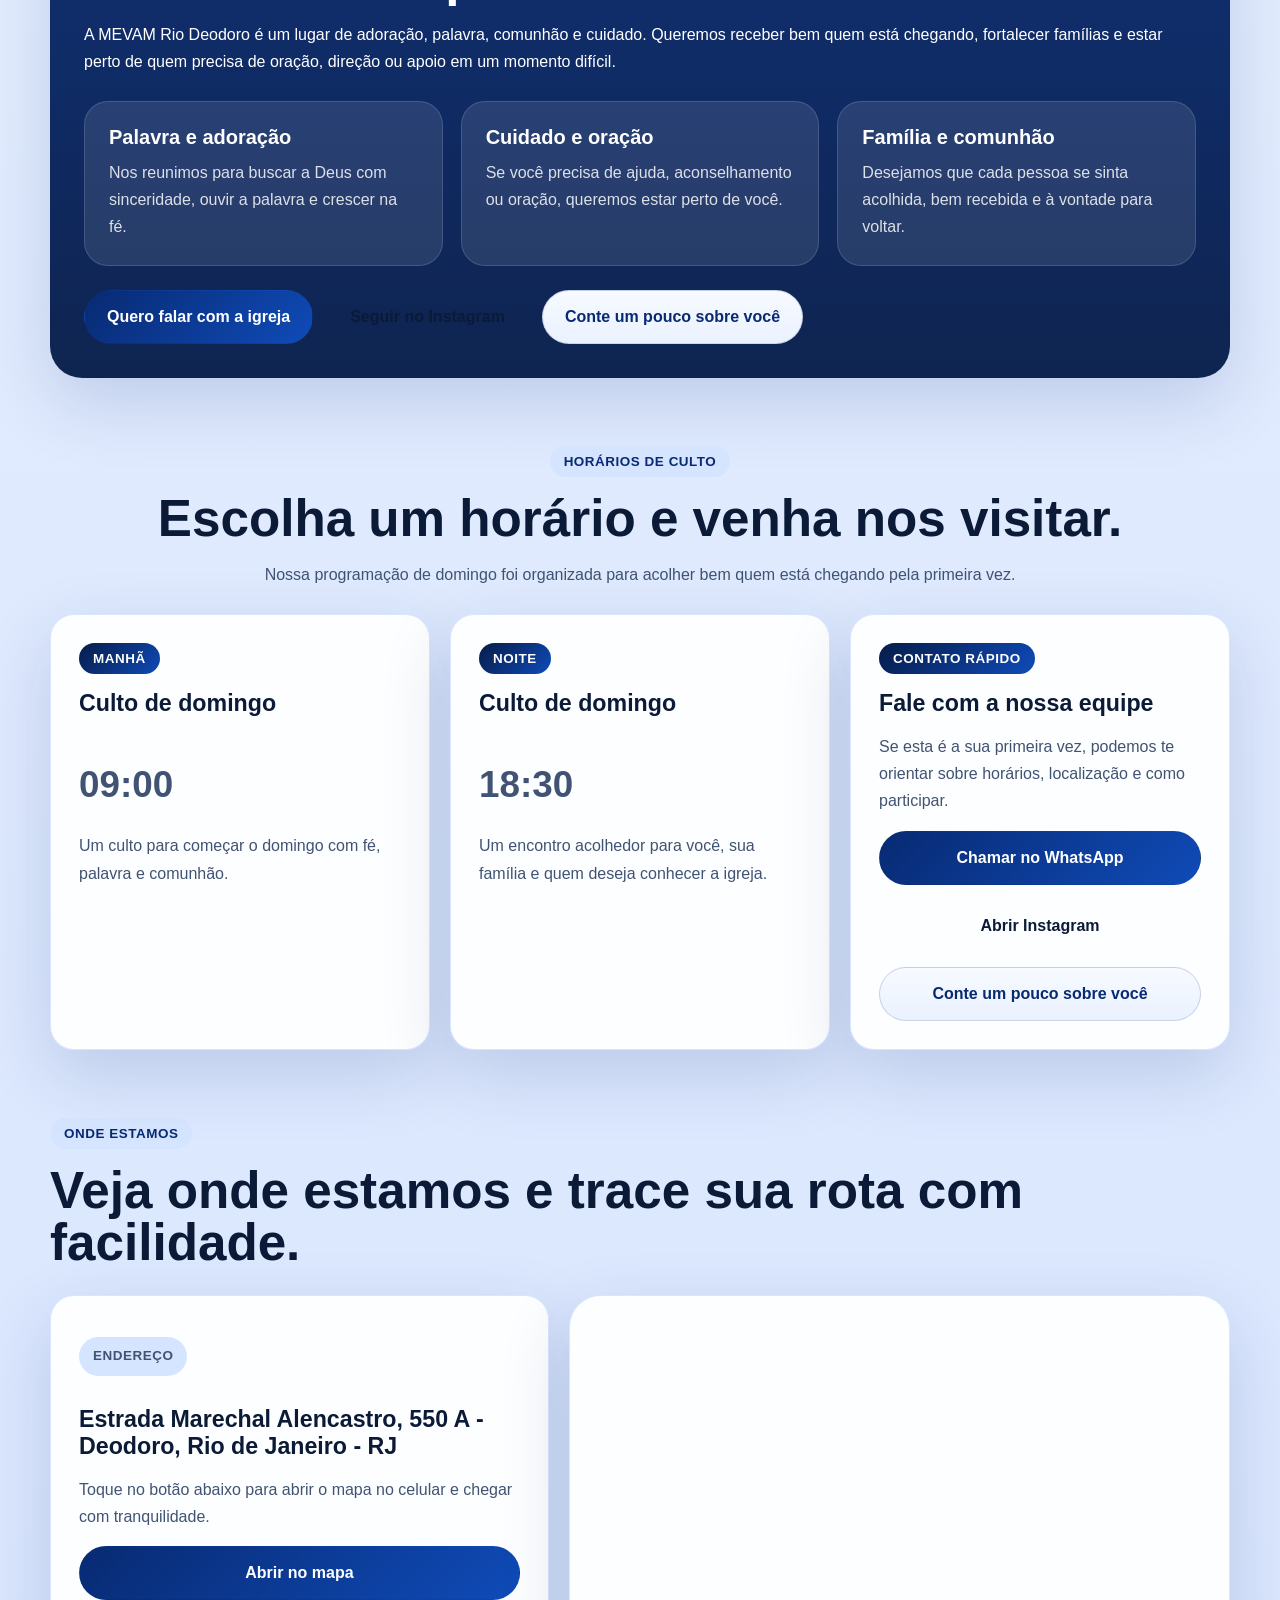
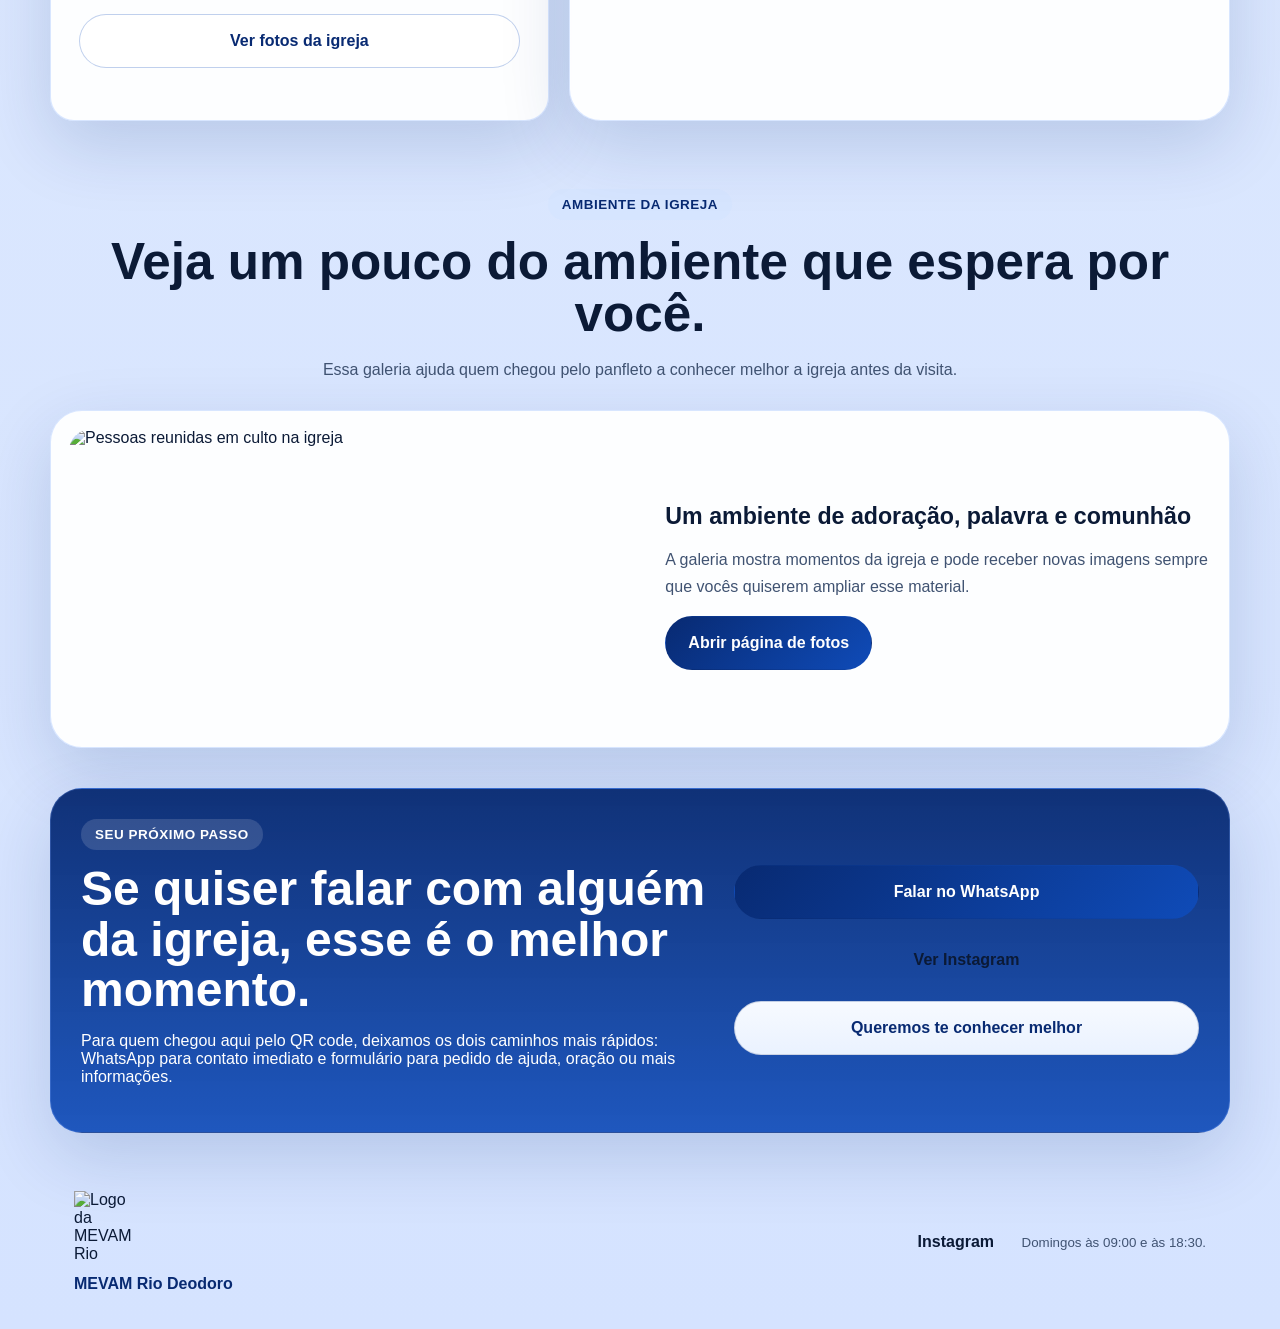
==== commit c8238f9a: "Update image file extensions in index.html" ====
--- a/Frontend/index.html
+++ b/Frontend/index.html
@@ -29,7 +29,7 @@
   <header class="hero-shell" id="inicio">
     <nav class="topbar" aria-label="Navegação principal">
       <a class="brand" href="#inicio" aria-label="Voltar ao início">
-        <img src="LOGO VERTICAL - AZUL.png" alt="Logo da MEVAM Rio Deodoro">
+        <img src="LOGO VERTICAL - AZUL.png" alt="Logo do MEVAM Rio Deodoro">
         <span>MEVAM Rio Deodoro</span>
       </a>
 
@@ -89,7 +89,7 @@
 
       <div class="hero-media">
         <div class="hero-photo-card">
-          <img src="mevam-logo.jpg" alt="Momento de louvor durante um culto da igreja">
+          <img src="mevam-logo.png" alt="Momento de louvor durante um culto da igreja">
         </div>
 
         <aside class="hero-panel">
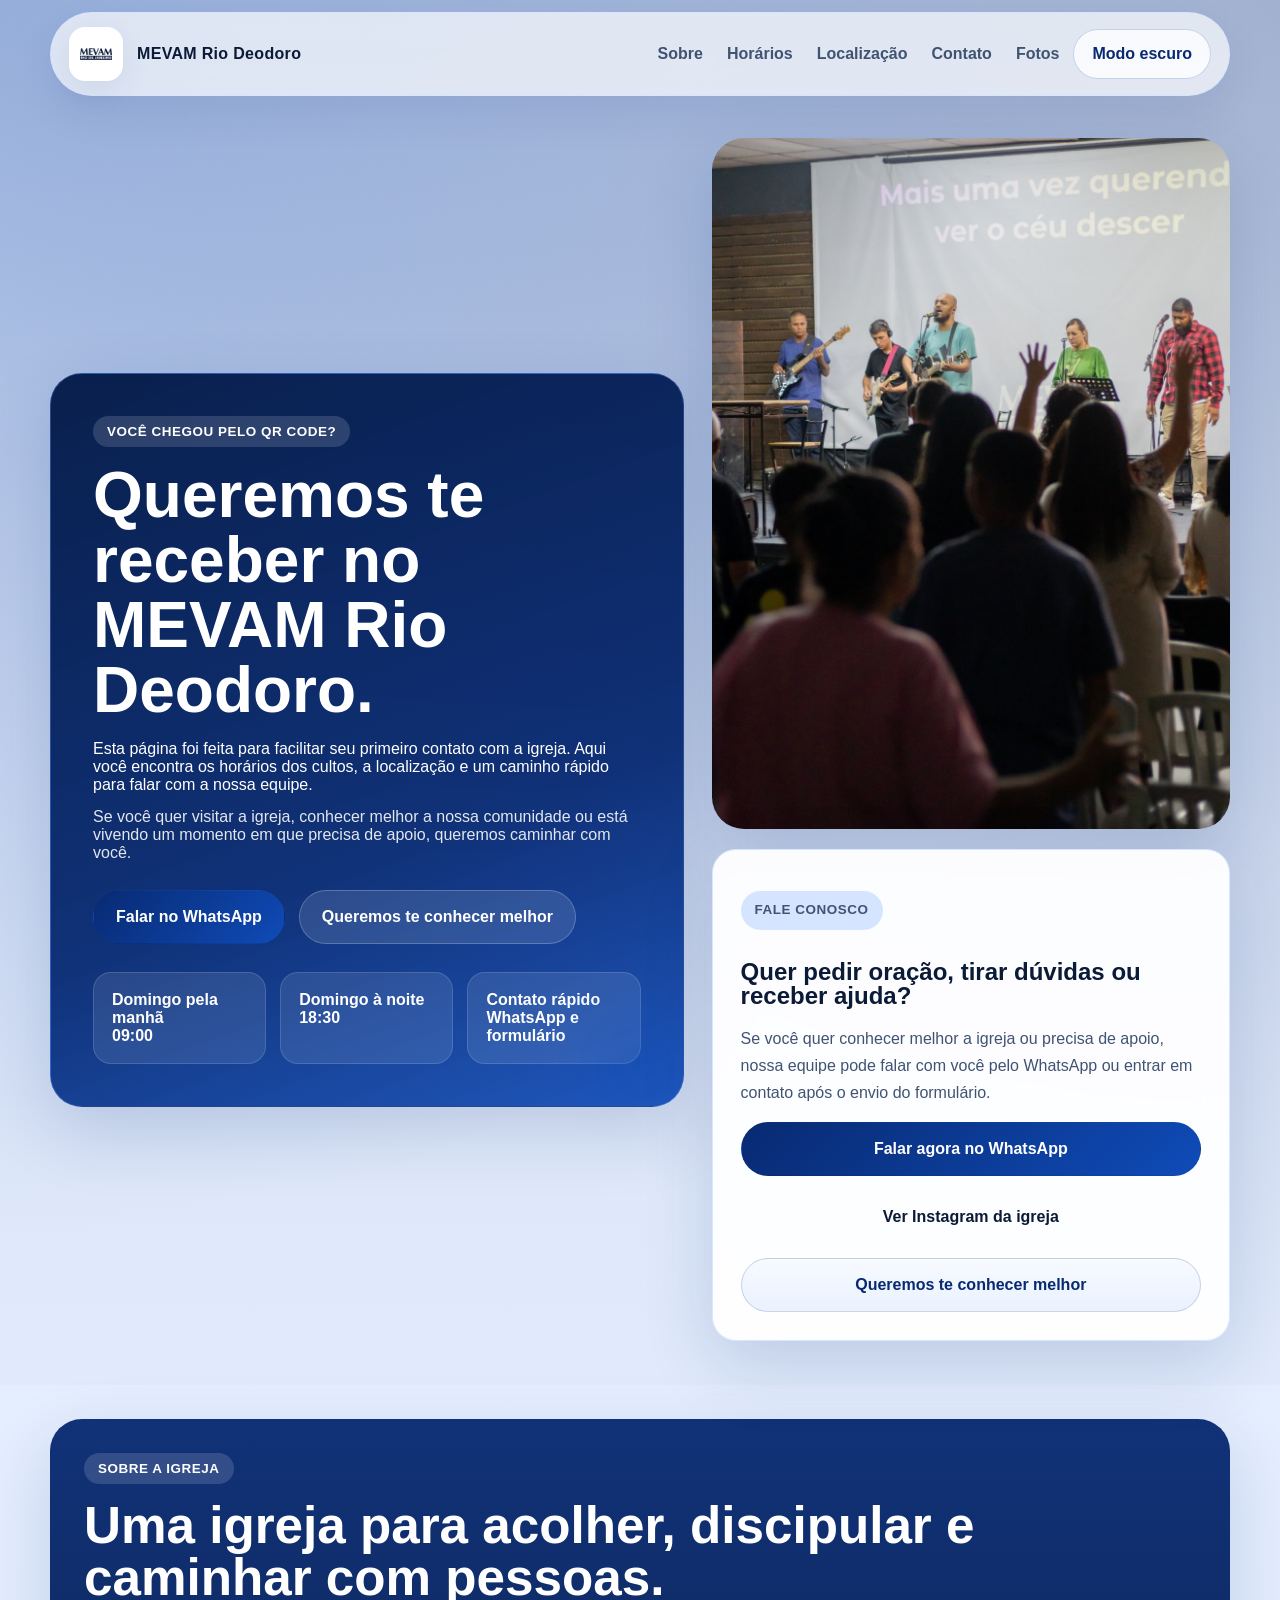
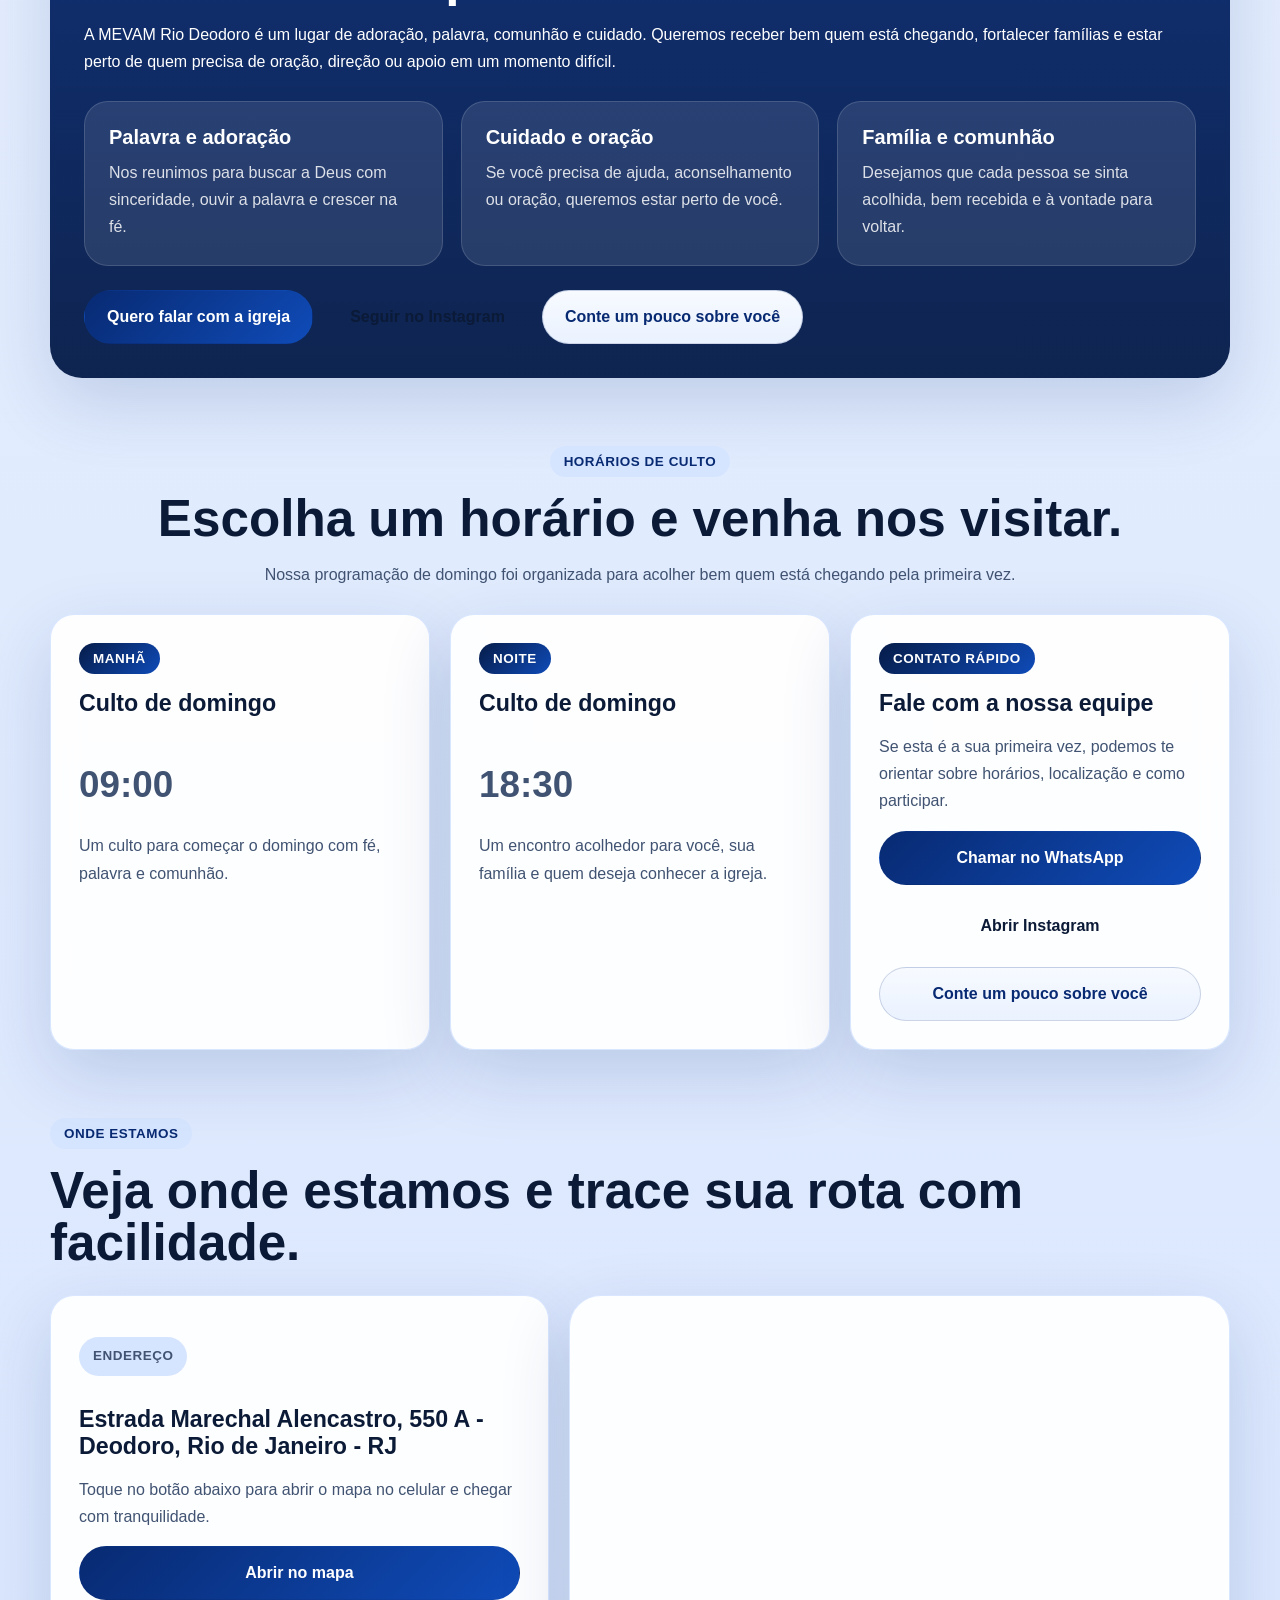
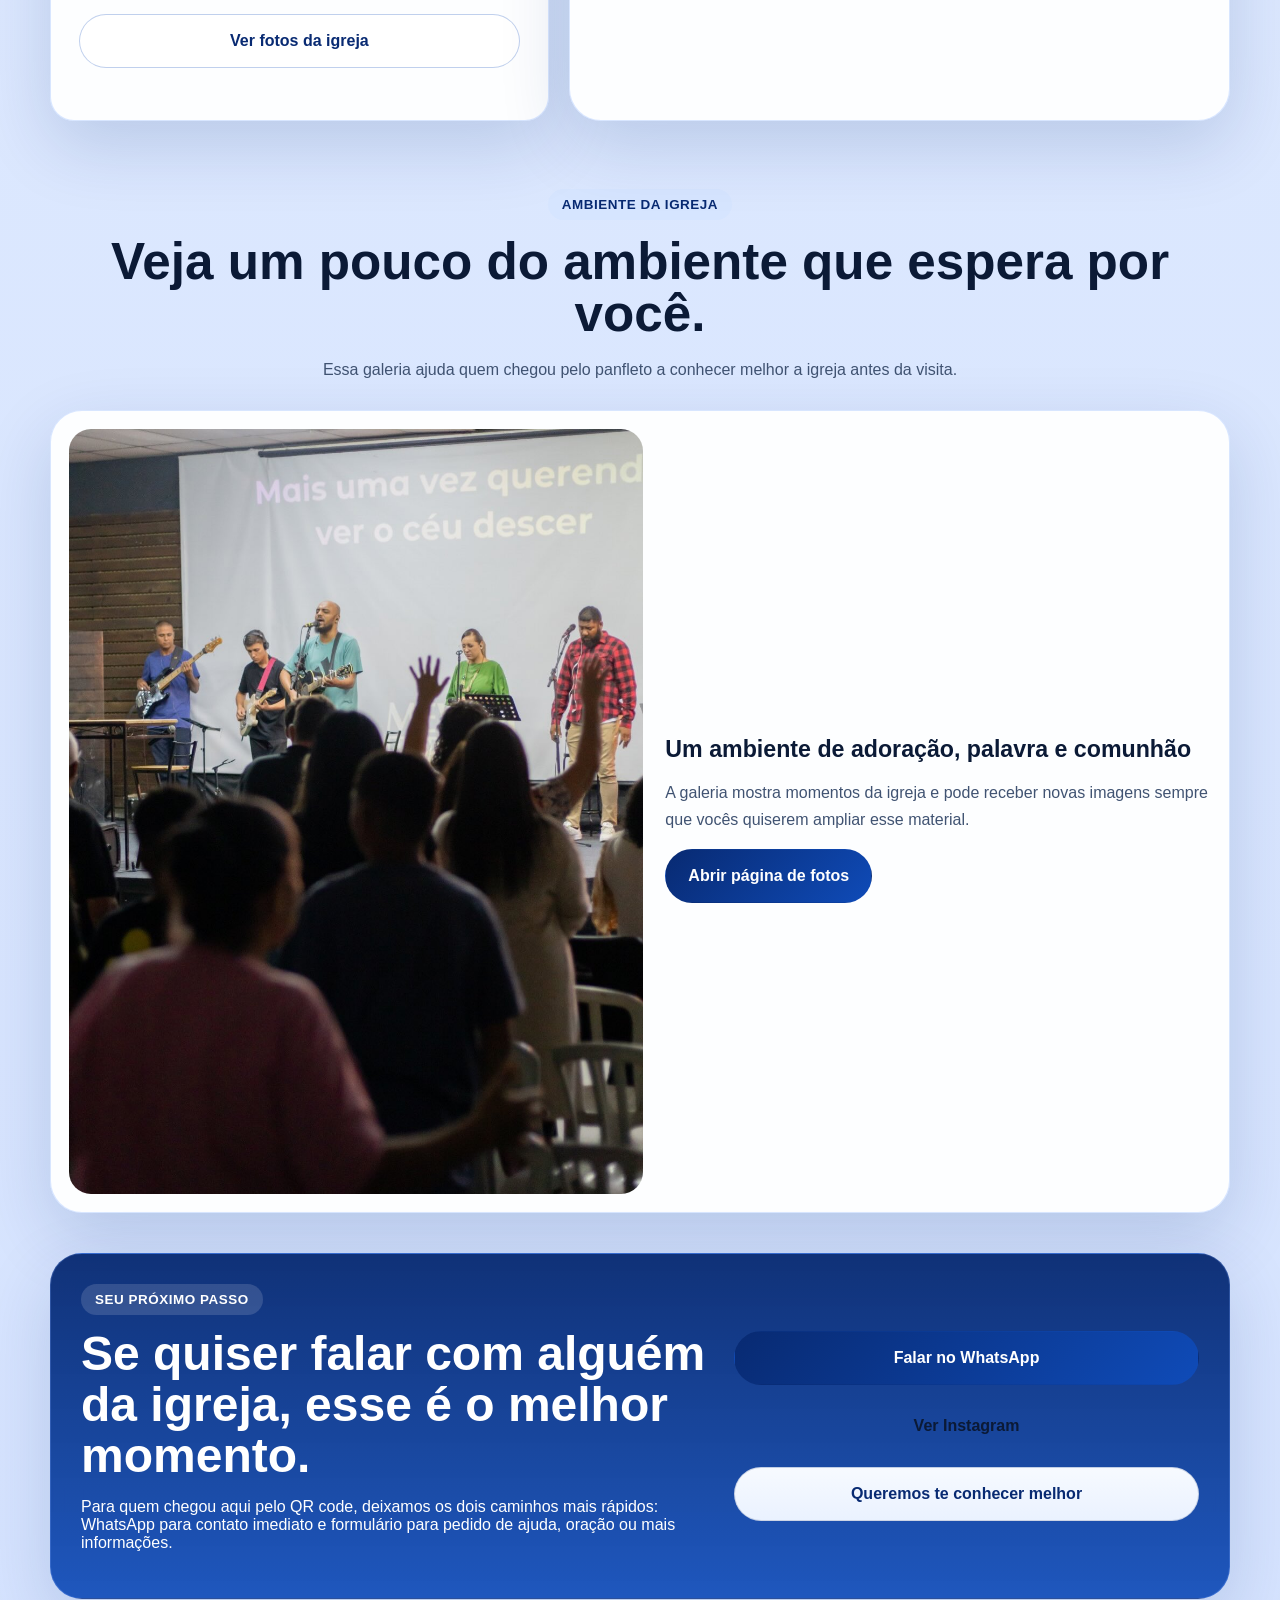
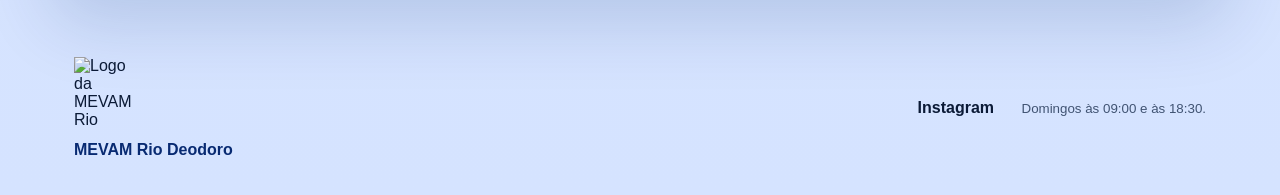
==== commit da7fe2fe: "Update index.html" ====
--- a/Frontend/index.html
+++ b/Frontend/index.html
@@ -251,7 +251,7 @@
       </div>
 
       <div class="preview-card">
-        <img src="assets/mevam-culto.jpg" alt="Pessoas reunidas em culto na igreja">
+        <img src="mevam-logo.png" alt="Pessoas reunidas em culto na igreja">
         <div>
           <h3>Um ambiente de adoração, palavra e comunhão</h3>
           <p>
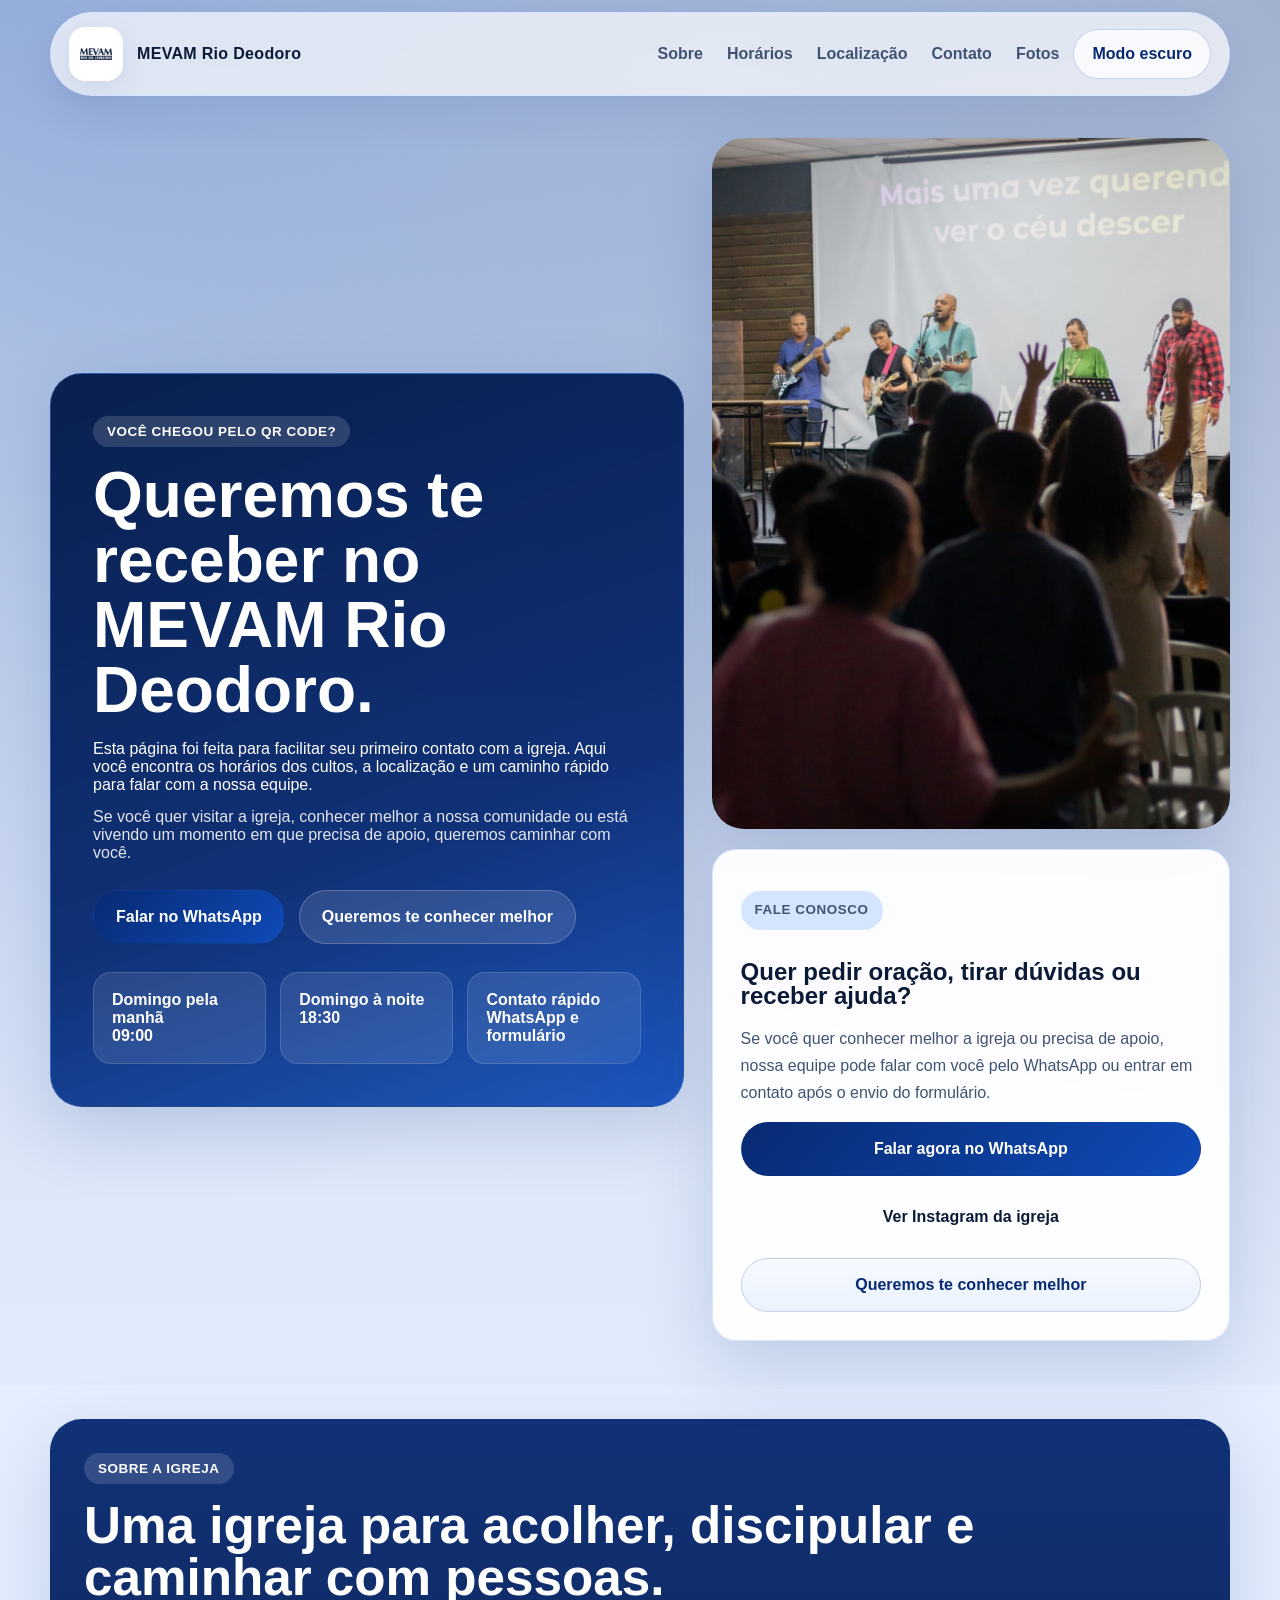
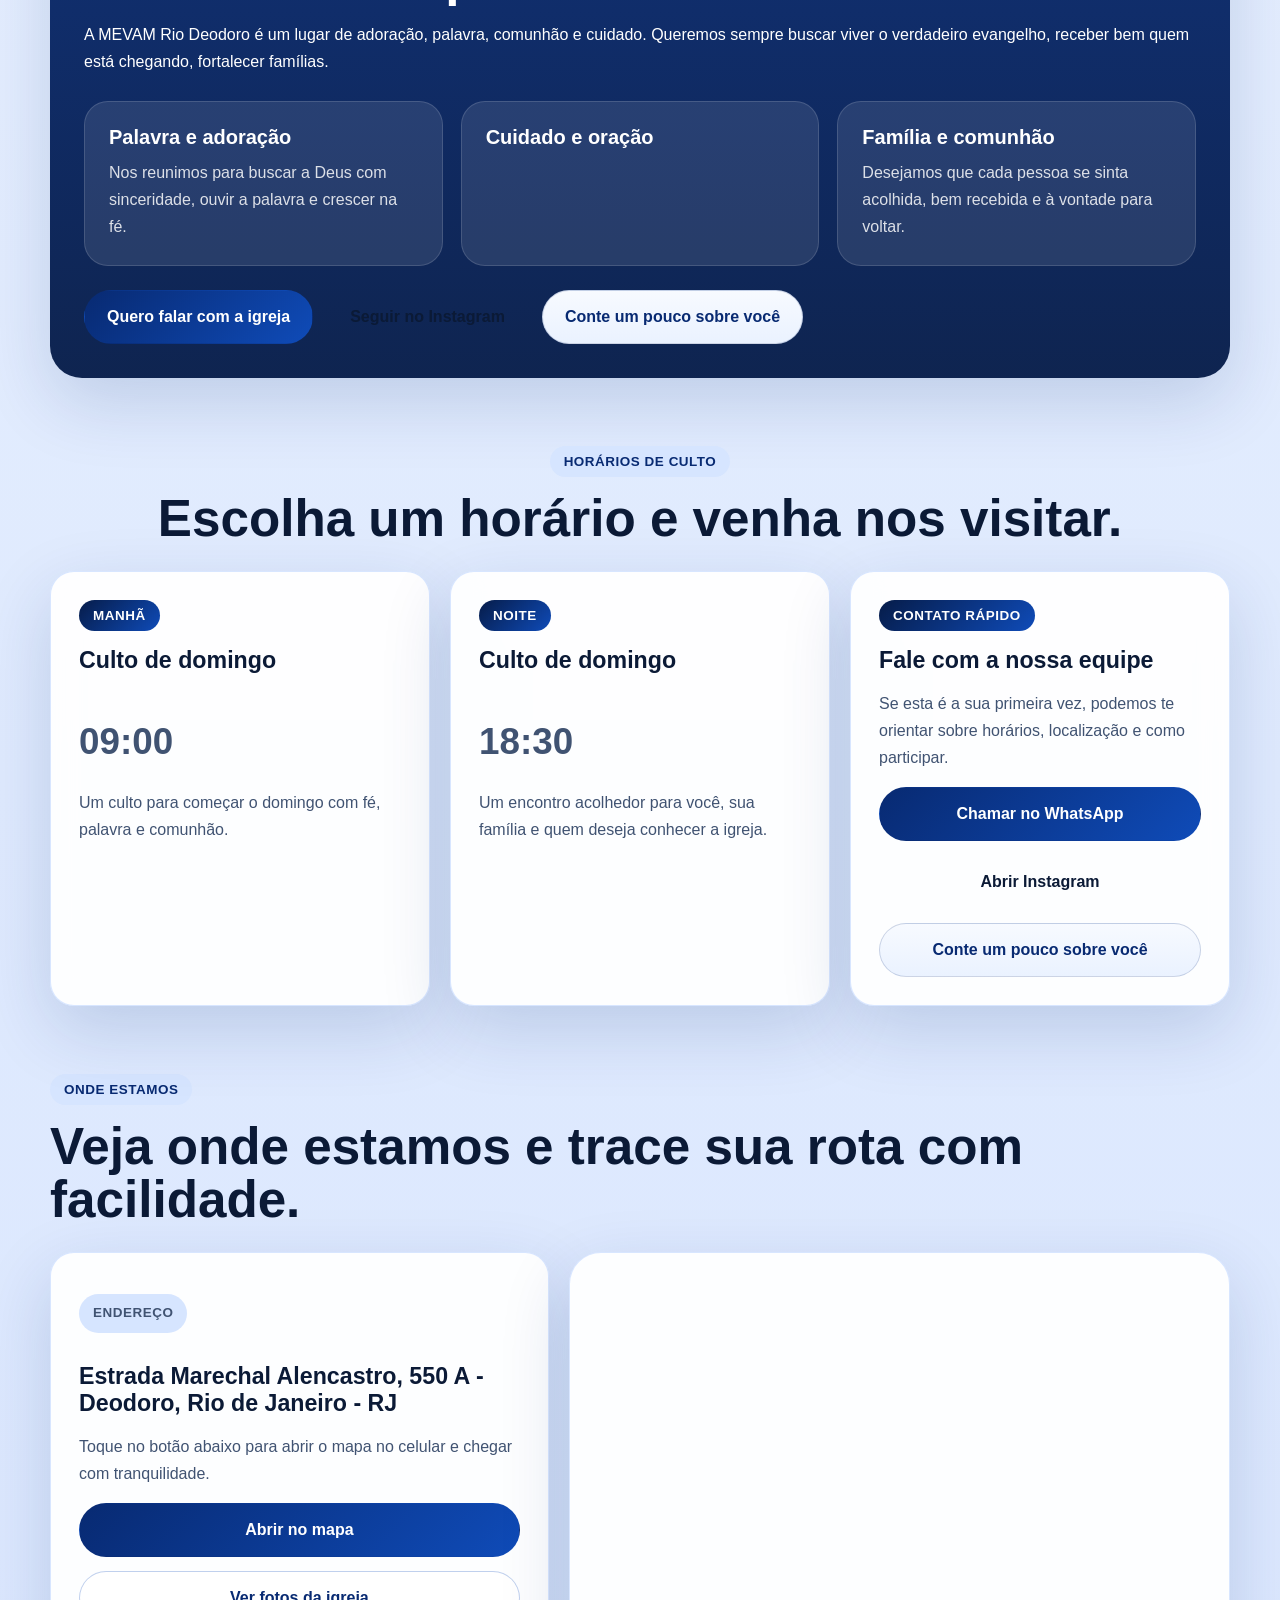
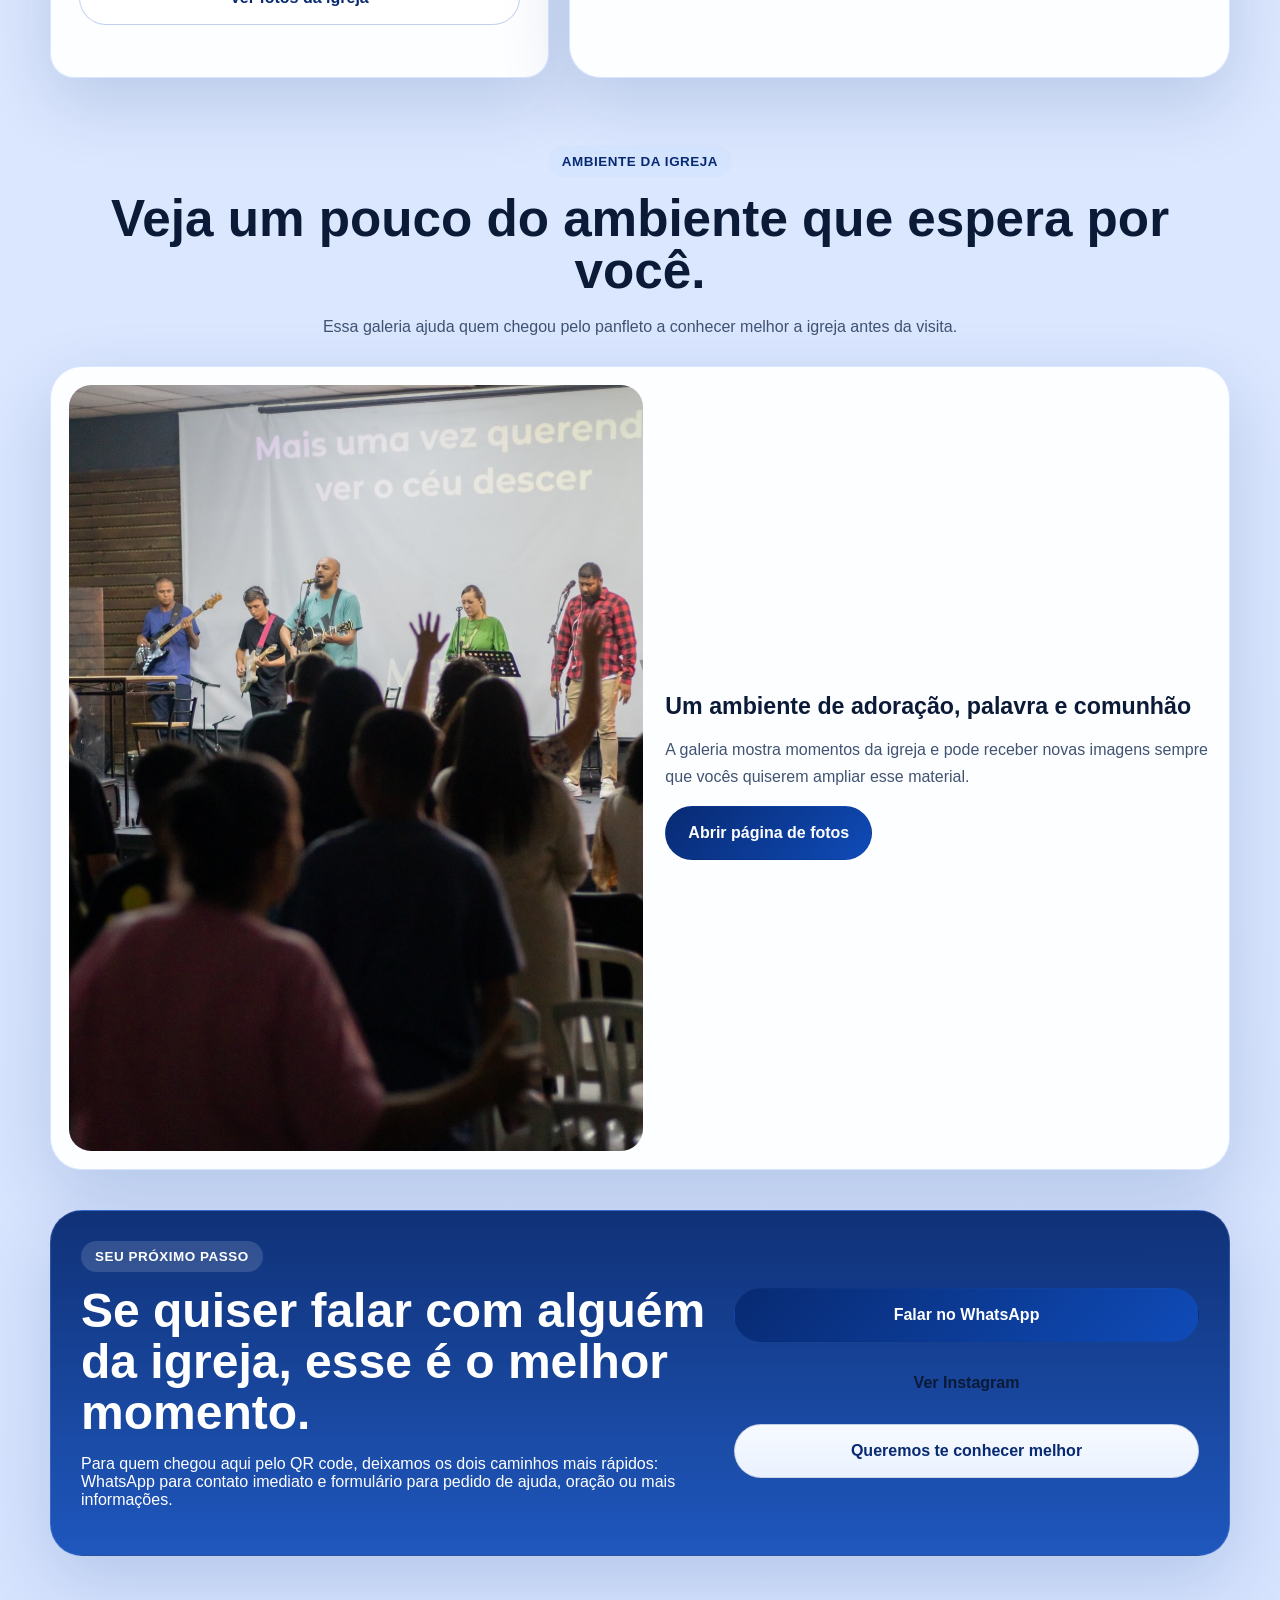
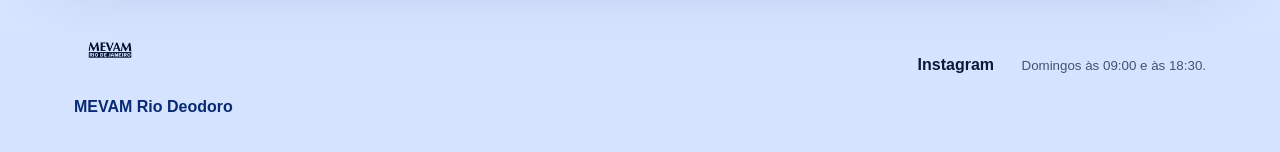
==== commit 1158cc0e: "Revise church description and update footer logo Updated church description to emphasize living the " ====
--- a/Frontend/index.html
+++ b/Frontend/index.html
@@ -123,9 +123,8 @@
           <span class="section-kicker">Sobre a igreja</span>
           <h2>Uma igreja para acolher, discipular e caminhar com pessoas.</h2>
           <p>
-            A MEVAM Rio Deodoro é um lugar de adoração, palavra, comunhão e cuidado. Queremos receber
-            bem quem está chegando, fortalecer famílias e estar perto de quem precisa de oração, direção
-            ou apoio em um momento difícil.
+            A MEVAM Rio Deodoro é um lugar de adoração, palavra, comunhão e cuidado. Queremos sempre buscar viver o verdadeiro evangelho, receber
+            bem quem está chegando, fortalecer famílias.
           </p>
         </div>
 
@@ -137,7 +136,6 @@
 
           <article class="about-card">
             <h3>Cuidado e oração</h3>
-            <p>Se você precisa de ajuda, aconselhamento ou oração, queremos estar perto de você.</p>
           </article>
 
           <article class="about-card">
@@ -164,9 +162,7 @@
       <div class="section-heading">
         <span class="section-kicker">Horários de culto</span>
         <h2>Escolha um horário e venha nos visitar.</h2>
-        <p>
-          Nossa programação de domingo foi organizada para acolher bem quem está chegando pela primeira vez.
-        </p>
+        
       </div>
 
       <div class="service-grid">
@@ -289,7 +285,7 @@
 
   <footer class="footer">
     <div>
-      <img class="footer-logo" src="assets/mevam-logo.png" alt="Logo da MEVAM Rio Deodoro">
+      <img class="footer-logo" src="LOGO VERTICAL - AZUL.png" alt="Logo da MEVAM Rio Deodoro">
       <p>MEVAM Rio Deodoro</p>
     </div>
     <div class="footer-actions">
